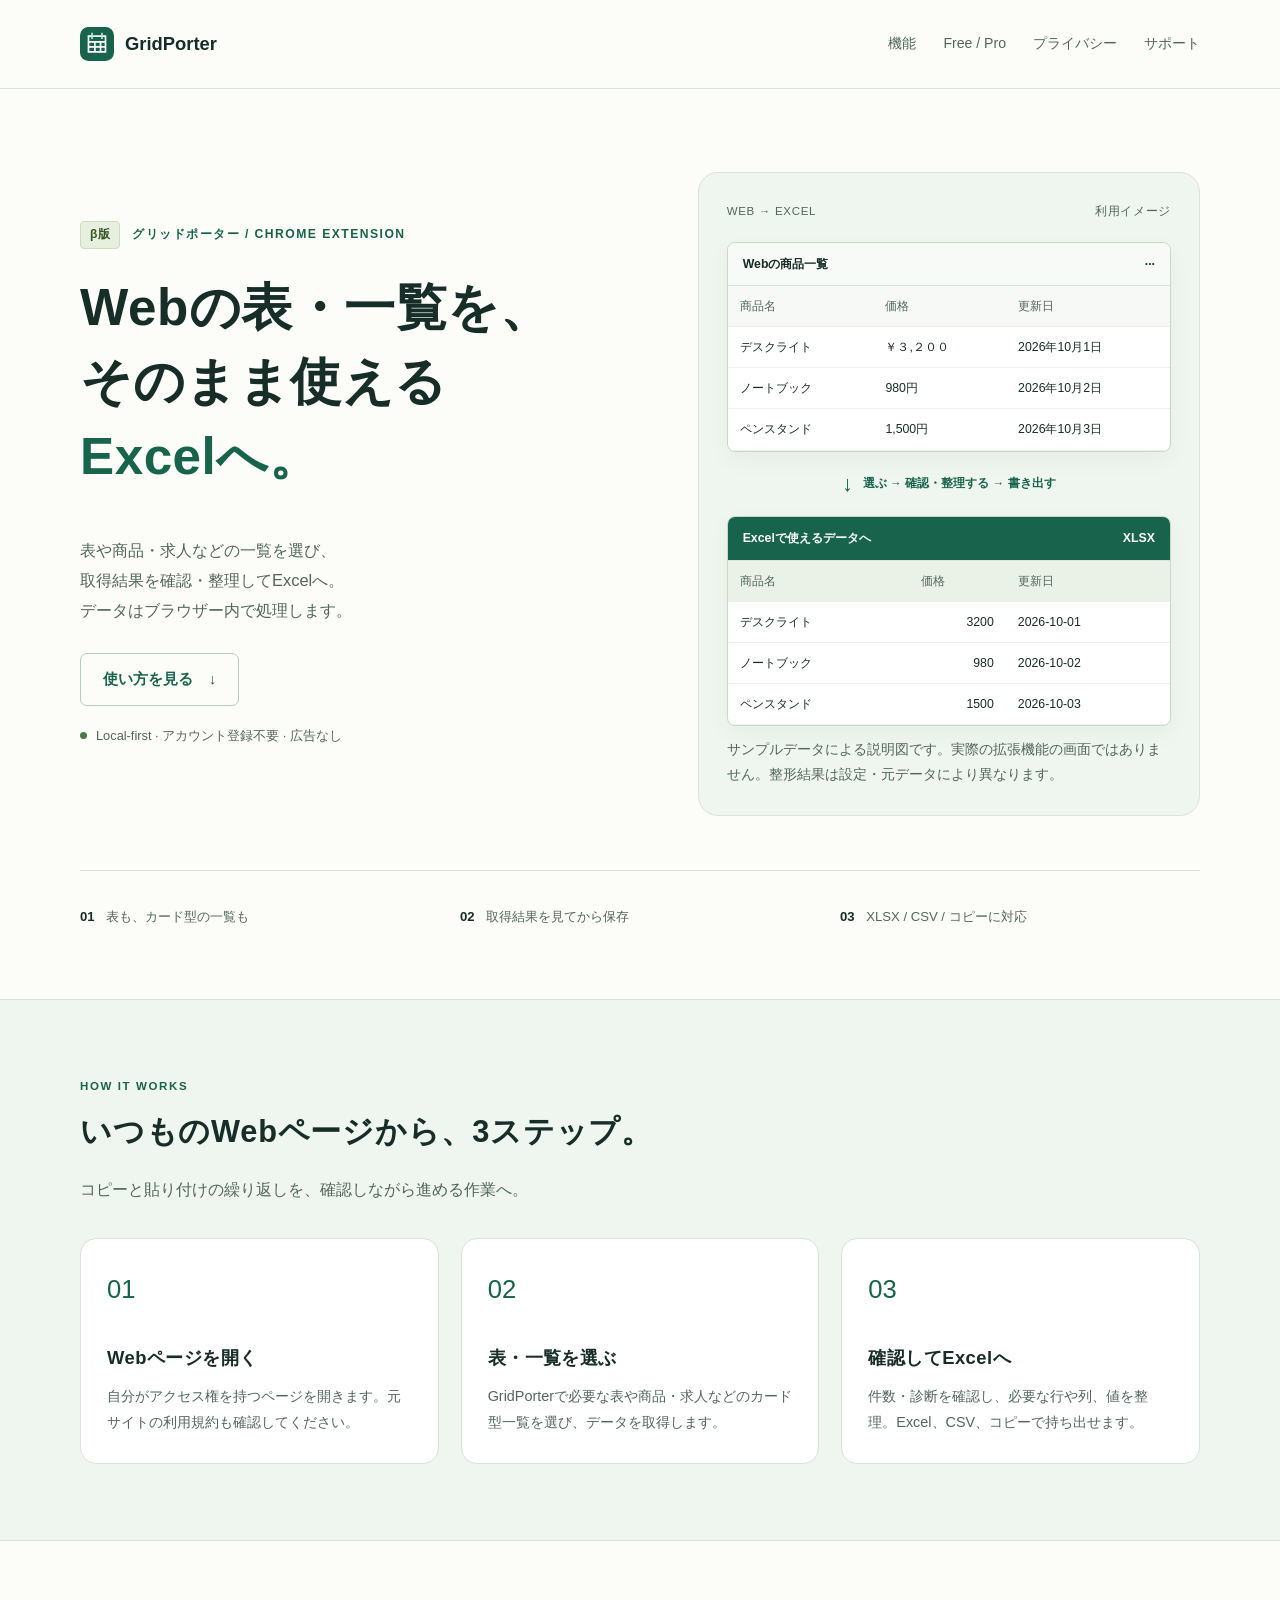
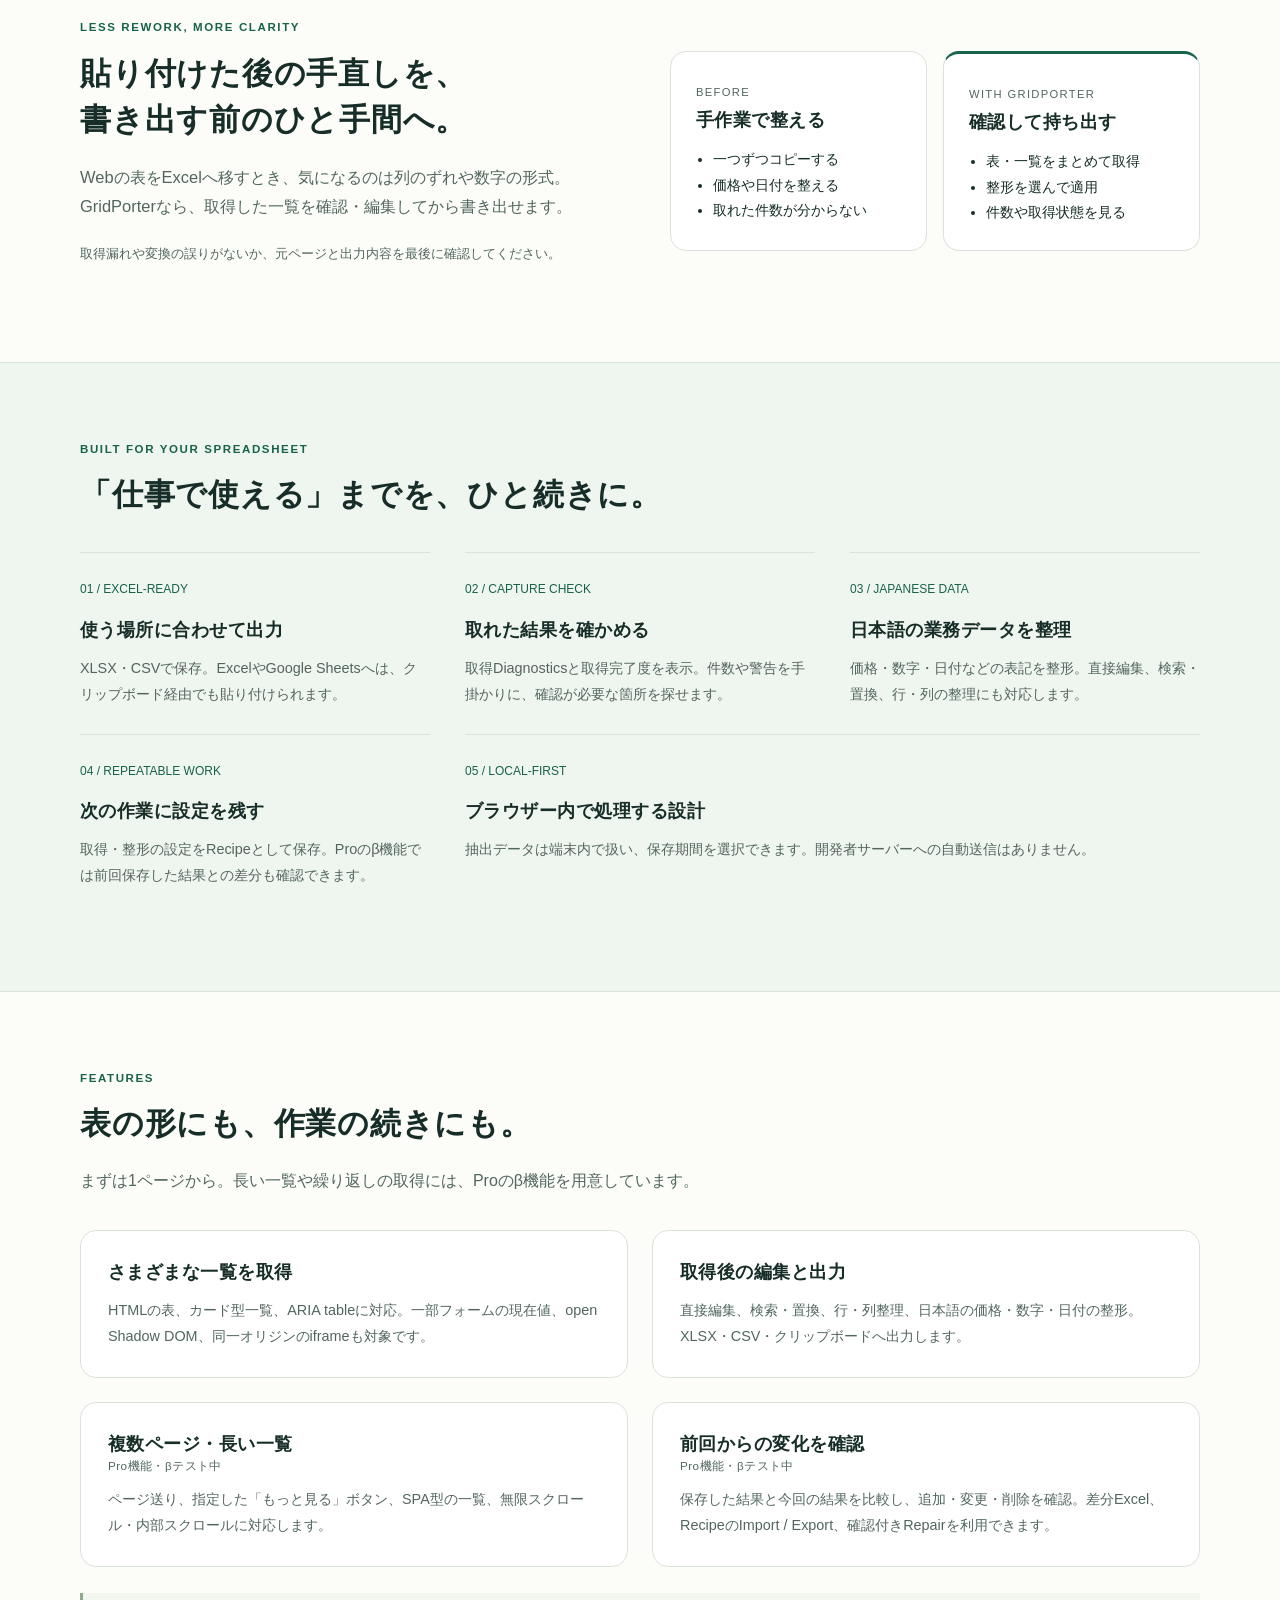
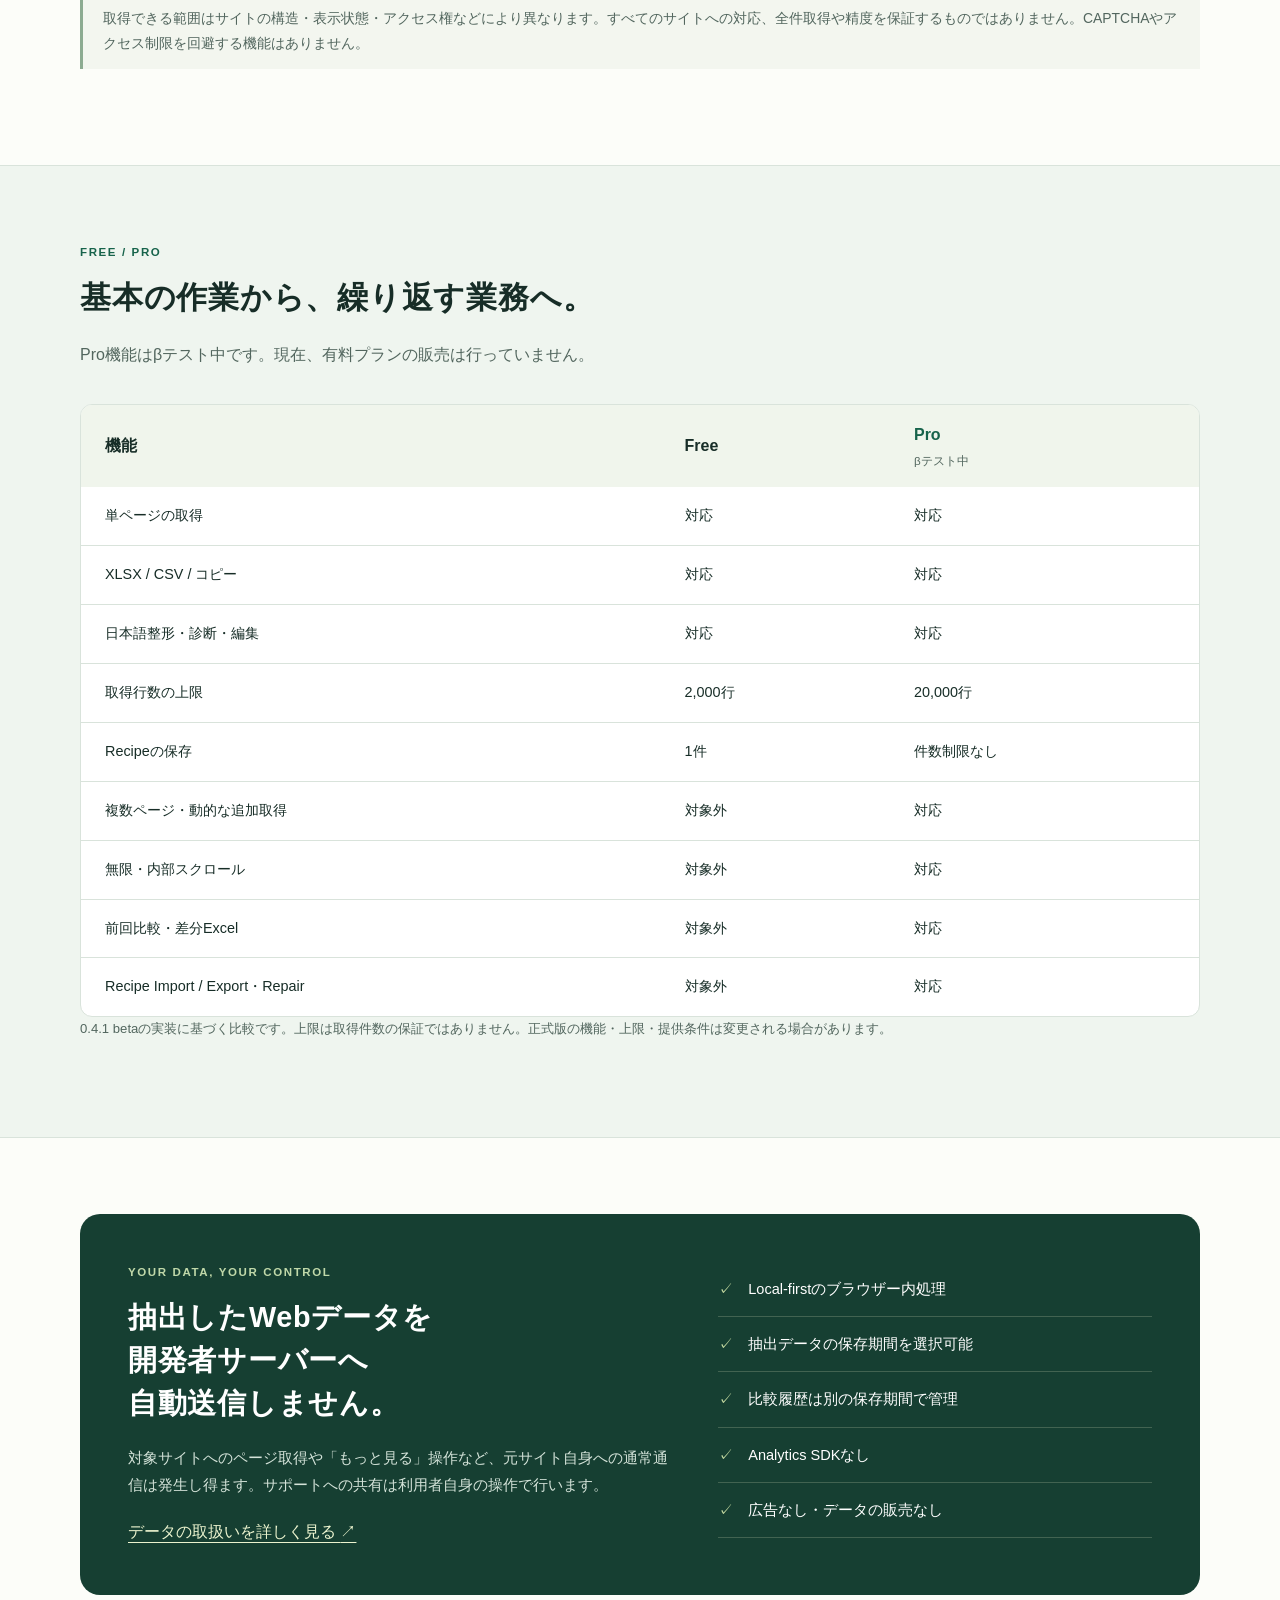
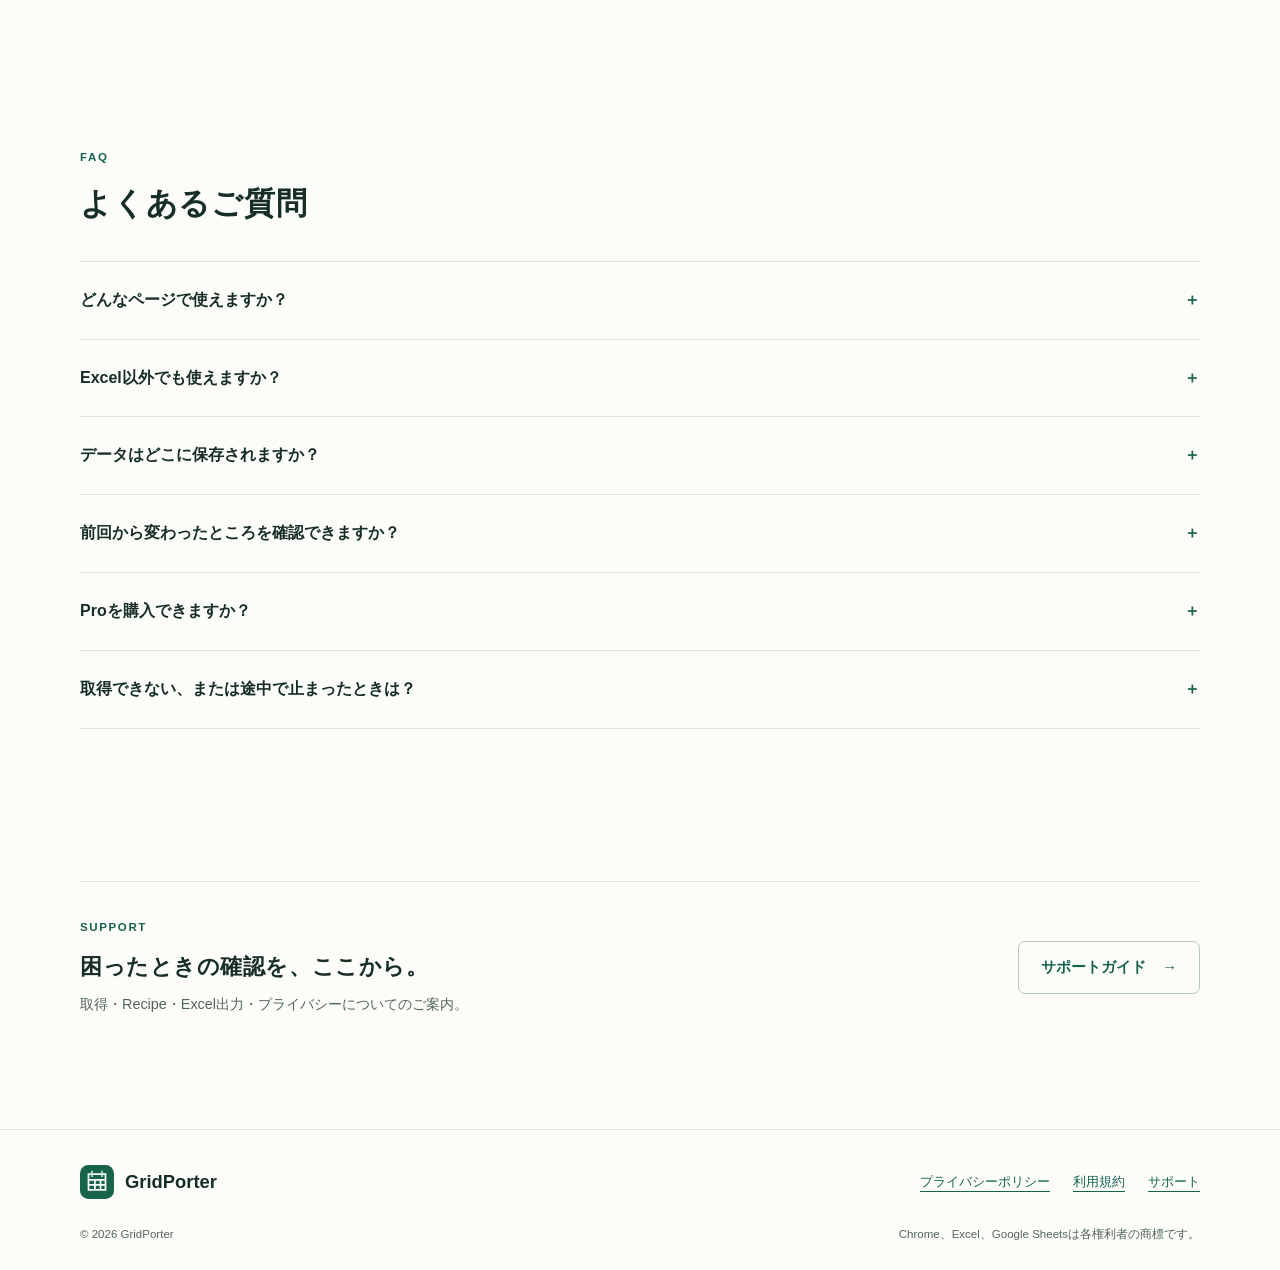
==== index.html @ 892783f7 "Create GridPorter official website" ====
<!doctype html>
<html lang="ja">
<head>
  <meta charset="utf-8">
  <meta name="viewport" content="width=device-width, initial-scale=1">
  <title>GridPorter | Webの表・一覧を、そのまま使えるExcelへ。</title>
  <meta name="description" content="Webの表や商品・求人の一覧をExcelへ。取得結果を確認・整理してXLSX・CSV・コピーで出力するChrome拡張機能。日本語整形とLocal-firstのデータ処理に対応。">
  <meta name="theme-color" content="#17634b">
  <meta name="referrer" content="strict-origin-when-cross-origin">
  <meta http-equiv="Content-Security-Policy" content="default-src 'self'; script-src 'self'; style-src 'self'; img-src 'self'; connect-src 'none'; object-src 'none'; base-uri 'none'; form-action 'none'">
  <meta property="og:type" content="website">
  <meta property="og:locale" content="ja_JP">
  <meta property="og:site_name" content="GridPorter">
  <meta property="og:title" content="GridPorter | Webの表・一覧を、そのまま使えるExcelへ。">
  <meta property="og:description" content="Webの表や商品・求人の一覧をExcelへ。取得結果を確認・整理してXLSX・CSV・コピーで出力するChrome拡張機能。日本語整形とLocal-firstのデータ処理に対応。">
  <!-- 正式URL確定後: node scripts/sync-metadata.mjs -->
  <!-- site-metadata:start -->
  <!-- site-metadata:end -->
  <link rel="icon" type="image/svg+xml" href="./assets/favicon.svg">
  <link rel="stylesheet" href="./assets/style.css">
  <script src="./assets/site-config.js" defer></script>
  <script src="./assets/site.js" defer></script>
</head>
<body>
<a class="skip" href="#main">本文へスキップ</a>
<header class="site-header"><div class="wrap header-inner"><a class="brand" href="./"><img src="./assets/favicon.svg" width="34" height="34" alt="">GridPorter</a>
<nav class="site-nav" aria-label="メインナビゲーション"><a href="./index.html#features">機能</a><a href="./index.html#plans">Free / Pro</a><a href="./privacy/">プライバシー</a><a href="./support/">サポート</a></nav>
</div></header>
<main id="main">
<section class="hero"><div class="wrap">
<div class="hero-grid"><div>
<p class="eyebrow"><span class="badge">β版</span> グリッドポーター / CHROME EXTENSION</p>
<h1>Webの表・一覧を、<br>そのまま使える<br><em>Excelへ。</em></h1>
<p class="lead">表や商品・求人などの一覧を選び、<br>取得結果を確認・整理してExcelへ。<br>データはブラウザー内で処理します。</p>
<div class="actions"><a class="button" data-config-link="chromeWebStoreUrl" hidden>Chrome Web Storeでβ版を見る <span aria-hidden="true">↗</span></a><a class="button secondary" href="#how-it-works">使い方を見る <span aria-hidden="true">↓</span></a></div>
<p class="hero-note"><span class="dot" aria-hidden="true"></span>Local-first · アカウント登録不要 · 広告なし</p>
</div>
<figure class="diagram"><div class="diagram-label"><span>WEB → EXCEL</span><span>利用イメージ</span></div>
<div class="diagram-sheet"><div class="sheet-title"><span>Webの商品一覧</span><span aria-hidden="true">···</span></div><table><caption hidden>整形前の商品データの例</caption><thead><tr><th scope="col">商品名</th><th scope="col">価格</th><th scope="col">更新日</th></tr></thead><tbody><tr><td>デスクライト</td><td>￥３,２００</td><td>2026年10月1日</td></tr><tr><td>ノートブック</td><td>980円</td><td>2026年10月2日</td></tr><tr><td>ペンスタンド</td><td>1,500円</td><td>2026年10月3日</td></tr></tbody></table></div>
<div class="flow-arrow"><span aria-hidden="true">↓</span> 選ぶ → 確認・整理する → 書き出す</div>
<div class="diagram-sheet clean"><div class="sheet-title"><span>Excelで使えるデータへ</span><span>XLSX</span></div><table><caption hidden>整形後の商品データの例</caption><thead><tr><th scope="col">商品名</th><th scope="col">価格</th><th scope="col">更新日</th></tr></thead><tbody><tr><td>デスクライト</td><td>3200</td><td>2026-10-01</td></tr><tr><td>ノートブック</td><td>980</td><td>2026-10-02</td></tr><tr><td>ペンスタンド</td><td>1500</td><td>2026-10-03</td></tr></tbody></table></div>
<figcaption>サンプルデータによる説明図です。実際の拡張機能の画面ではありません。整形結果は設定・元データにより異なります。</figcaption></figure></div>
<div class="trust-strip"><div><strong>01</strong> 表も、カード型の一覧も</div><div><strong>02</strong> 取得結果を見てから保存</div><div><strong>03</strong> XLSX / CSV / コピーに対応</div></div>
</div></section>
<section class="section tint" id="how-it-works"><div class="wrap"><div class="section-top"><span class="kicker">HOW IT WORKS</span><h2>いつものWebページから、3ステップ。</h2><p>コピーと貼り付けの繰り返しを、確認しながら進める作業へ。</p></div><div class="grid-3">
<article class="step"><span class="step-number">01</span><h3>Webページを開く</h3><p>自分がアクセス権を持つページを開きます。元サイトの利用規約も確認してください。</p></article>
<article class="step"><span class="step-number">02</span><h3>表・一覧を選ぶ</h3><p>GridPorterで必要な表や商品・求人などのカード型一覧を選び、データを取得します。</p></article>
<article class="step"><span class="step-number">03</span><h3>確認してExcelへ</h3><p>件数・診断を確認し、必要な行や列、値を整理。Excel、CSV、コピーで持ち出せます。</p></article></div></div></section>
<section class="section"><div class="wrap split"><div><span class="kicker">LESS REWORK, MORE CLARITY</span><h2>貼り付けた後の手直しを、<br>書き出す前のひと手間へ。</h2><p class="lead">Webの表をExcelへ移すとき、気になるのは列のずれや数字の形式。GridPorterなら、取得した一覧を確認・編集してから書き出せます。</p><p class="small">取得漏れや変換の誤りがないか、元ページと出力内容を最後に確認してください。</p></div><div class="before-after"><article class="mini-card"><span class="tag">BEFORE</span><h3>手作業で整える</h3><ul><li>一つずつコピーする</li><li>価格や日付を整える</li><li>取れた件数が分からない</li></ul></article><article class="mini-card after"><span class="tag">WITH GRIDPORTER</span><h3>確認して持ち出す</h3><ul><li>表・一覧をまとめて取得</li><li>整形を選んで適用</li><li>件数や取得状態を見る</li></ul></article></div></div></section>
<section class="section tint"><div class="wrap"><div class="section-top"><span class="kicker">BUILT FOR YOUR SPREADSHEET</span><h2>「仕事で使える」までを、ひと続きに。</h2></div><div class="feature-grid">
<article class="feature"><span class="feature-index">01 / EXCEL-READY</span><h3>使う場所に合わせて出力</h3><p>XLSX・CSVで保存。ExcelやGoogle Sheetsへは、クリップボード経由でも貼り付けられます。</p></article>
<article class="feature"><span class="feature-index">02 / CAPTURE CHECK</span><h3>取れた結果を確かめる</h3><p>取得Diagnosticsと取得完了度を表示。件数や警告を手掛かりに、確認が必要な箇所を探せます。</p></article>
<article class="feature"><span class="feature-index">03 / JAPANESE DATA</span><h3>日本語の業務データを整理</h3><p>価格・数字・日付などの表記を整形。直接編集、検索・置換、行・列の整理にも対応します。</p></article>
<article class="feature"><span class="feature-index">04 / REPEATABLE WORK</span><h3>次の作業に設定を残す</h3><p>取得・整形の設定をRecipeとして保存。Proのβ機能では前回保存した結果との差分も確認できます。</p></article>
<article class="feature feature-wide"><span class="feature-index">05 / LOCAL-FIRST</span><h3>ブラウザー内で処理する設計</h3><p>抽出データは端末内で扱い、保存期間を選択できます。開発者サーバーへの自動送信はありません。</p></article></div></div></section>
<section class="section" id="features"><div class="wrap"><div class="section-top"><span class="kicker">FEATURES</span><h2>表の形にも、作業の続きにも。</h2><p>まずは1ページから。長い一覧や繰り返しの取得には、Proのβ機能を用意しています。</p></div><div class="capabilities">
<article class="capability"><h3>さまざまな一覧を取得</h3><p>HTMLの表、カード型一覧、ARIA tableに対応。一部フォームの現在値、open Shadow DOM、同一オリジンのiframeも対象です。</p></article>
<article class="capability"><h3>取得後の編集と出力</h3><p>直接編集、検索・置換、行・列整理、日本語の価格・数字・日付の整形。XLSX・CSV・クリップボードへ出力します。</p></article>
<article class="capability"><h3>複数ページ・長い一覧 <span class="status">Pro機能・βテスト中</span></h3><p>ページ送り、指定した「もっと見る」ボタン、SPA型の一覧、無限スクロール・内部スクロールに対応します。</p></article>
<article class="capability"><h3>前回からの変化を確認 <span class="status">Pro機能・βテスト中</span></h3><p>保存した結果と今回の結果を比較し、追加・変更・削除を確認。差分Excel、RecipeのImport / Export、確認付きRepairを利用できます。</p></article></div>
<p class="note">取得できる範囲はサイトの構造・表示状態・アクセス権などにより異なります。すべてのサイトへの対応、全件取得や精度を保証するものではありません。CAPTCHAやアクセス制限を回避する機能はありません。</p>
<div class="gallery" data-screenshots hidden aria-label="GridPorterの実際の画面"></div></div></section>
<section class="section tint" id="plans"><div class="wrap"><div class="section-top"><span class="kicker">FREE / PRO</span><h2>基本の作業から、繰り返す業務へ。</h2><p>Pro機能はβテスト中です。現在、有料プランの販売は行っていません。</p></div><div class="table-scroll" role="region" aria-label="FreeとProの機能比較。横にスクロールできます" tabindex="0"><table class="compare"><caption hidden>0.4.1 betaのFree・Pro機能比較</caption><thead><tr><th scope="col">機能</th><th scope="col">Free</th><th scope="col">Pro <span class="status">βテスト中</span></th></tr></thead><tbody>
<tr><th scope="row">単ページの取得</th><td>対応</td><td>対応</td></tr><tr><th scope="row">XLSX / CSV / コピー</th><td>対応</td><td>対応</td></tr><tr><th scope="row">日本語整形・診断・編集</th><td>対応</td><td>対応</td></tr><tr><th scope="row">取得行数の上限</th><td>2,000行</td><td>20,000行</td></tr><tr><th scope="row">Recipeの保存</th><td>1件</td><td>件数制限なし</td></tr><tr><th scope="row">複数ページ・動的な追加取得</th><td>対象外</td><td>対応</td></tr><tr><th scope="row">無限・内部スクロール</th><td>対象外</td><td>対応</td></tr><tr><th scope="row">前回比較・差分Excel</th><td>対象外</td><td>対応</td></tr><tr><th scope="row">Recipe Import / Export・Repair</th><td>対象外</td><td>対応</td></tr>
</tbody></table></div><p class="small">0.4.1 betaの実装に基づく比較です。上限は取得件数の保証ではありません。正式版の機能・上限・提供条件は変更される場合があります。</p></div></section>
<section class="section" id="privacy"><div class="wrap"><div class="privacy-panel"><div><span class="kicker">YOUR DATA, YOUR CONTROL</span><h2>抽出したWebデータを<br>開発者サーバーへ<br>自動送信しません。</h2><p>対象サイトへのページ取得や「もっと見る」操作など、元サイト自身への通常通信は発生し得ます。サポートへの共有は利用者自身の操作で行います。</p><a href="privacy/">データの取扱いを詳しく見る <span aria-hidden="true">↗</span></a></div><ul class="privacy-points"><li>Local-firstのブラウザー内処理</li><li>抽出データの保存期間を選択可能</li><li>比較履歴は別の保存期間で管理</li><li>Analytics SDKなし</li><li>広告なし・データの販売なし</li></ul></div></div></section>
<section class="section" id="faq"><div class="wrap"><div class="section-top"><span class="kicker">FAQ</span><h2>よくあるご質問</h2></div><div class="faq">
<details><summary>どんなページで使えますか？</summary><p>HTMLの表や商品・求人などのカード型一覧、ARIA tableが対象です。ページ構造やアクセス権によって取得できない場合があります。取得件数や診断を確認し、元ページと照合してください。</p></details>
<details><summary>Excel以外でも使えますか？</summary><p>CSVの保存や、Excel・Google Sheets向けのクリップボード出力ができます。Google Sheetsとの接続や自動送信は行わず、利用者が貼り付けます。</p></details>
<details><summary>データはどこに保存されますか？</summary><p>ブラウザー内の拡張機能用ストレージに保存します。抽出データは「保存しない・1日・7日」から選択できます。比較Snapshotは別管理で、既定90日です。保存しない場合もプレビュー用の一時保持は発生します。詳しくは<a href="privacy/#retention">保存期間と削除</a>をご確認ください。</p></details>
<details><summary>前回から変わったところを確認できますか？</summary><p>Proのβ機能で、利用者が保存した比較基準と今回の結果を比べられます。商品IDやURLなど、行を特定する列を選びます。定期監視や自動通知をする機能ではありません。</p></details>
<details><summary>Proを購入できますか？</summary><p>Pro機能は現在βテスト中です。有料プランの販売は行っていません。正式な価格・販売条件は提供開始時にご案内します。</p></details>
<details><summary>取得できない、または途中で止まったときは？</summary><p>取得完了度・診断・終了理由を確認してください。保存した途中結果を設定画面から開ける場合があります。アクセス制限を回避せず、<a href="support/">サポートガイド</a>で確認項目をご覧ください。</p></details>
</div></div></section>
<section class="section" id="support"><div class="wrap support-banner"><div><span class="kicker">SUPPORT</span><h2>困ったときの確認を、ここから。</h2><p>取得・Recipe・Excel出力・プライバシーについてのご案内。</p></div><a class="button secondary" href="support/">サポートガイド <span aria-hidden="true">→</span></a></div></section>
</main>
<footer class="site-footer"><div class="wrap"><div class="footer-main"><a class="brand" href="./"><img src="./assets/favicon.svg" width="34" height="34" alt="">GridPorter</a>
<nav class="footer-links" aria-label="フッターナビゲーション"><a href="./privacy/">プライバシーポリシー</a><a href="./terms/">利用規約</a><a href="./support/">サポート</a></nav></div>
<div class="footer-meta"><p>© 2026 GridPorter</p><p>Chrome、Excel、Google Sheetsは各権利者の商標です。</p></div></div></footer>
</body></html>
---- assets/style.css ----
:root{color-scheme:light;--ink:#172d27;--muted:#52665e;--green:#17634b;--green-dark:#104b39;--pale:#eff5ef;--line:#d9e3db;--paper:#fcfdf9;--white:#fff;--radius:16px;font-family:"Yu Gothic UI","Hiragino Kaku Gothic ProN",Meiryo,sans-serif;font-size:16px;line-height:1.8}
*{box-sizing:border-box}body{margin:0;background:var(--paper);color:var(--ink)}a{color:var(--green);text-underline-offset:5px}a:hover{color:var(--green-dark)}button,a,summary{-webkit-tap-highlight-color:transparent}:focus-visible{outline:3px solid #936200;outline-offset:5px}[hidden]{display:none!important}h1,h2,h3,p{margin-top:0}h1,h2,h3{line-height:1.5;letter-spacing:.025em}h1{font-size:clamp(2rem,4vw,3.6rem);font-weight:750;line-height:1.45;letter-spacing:.01em}h2{font-size:clamp(1.55rem,2.4vw,2.2rem);margin-bottom:20px}h3{font-size:1.15rem;margin-bottom:12px}p{margin-bottom:20px}ul{padding-left:1.4em}img{max-width:100%;height:auto}figure{margin:0}figcaption{font-size:.85rem;color:var(--muted);margin-top:12px}.wrap{width:min(1120px,calc(100% - 64px));margin-inline:auto}.skip{position:absolute;top:-100px;left:16px;z-index:10;padding:12px;background:#fff}.skip:focus{top:10px}.site-header{background:var(--paper);border-bottom:1px solid var(--line)}.header-inner{min-height:88px;display:flex;align-items:center;justify-content:space-between;gap:24px}.brand{display:inline-flex;gap:11px;align-items:center;text-decoration:none;color:var(--ink);font-weight:750;font-size:1.15rem;white-space:nowrap}.brand img{width:34px;height:34px}.site-nav{display:flex;align-items:center;gap:27px;flex-wrap:wrap}.site-nav a{font-size:.88rem;text-decoration:none;color:var(--muted);padding:10px 0}.site-nav a:hover,.site-nav a[aria-current]{color:var(--green);text-decoration:underline}.hero{padding:83px 0 70px}.hero-grid{display:grid;grid-template-columns:1.12fr 1fr;gap:55px;align-items:center}.eyebrow{font-size:.76rem;font-weight:700;letter-spacing:.12em;color:var(--green);margin-bottom:22px;display:flex;align-items:center;gap:12px}.badge{background:#e7efdf;border:1px solid #cdddbb;color:#355424;border-radius:4px;padding:2px 9px;letter-spacing:.04em}.hero h1 em{font-style:normal;color:var(--green)}.lead{font-size:1.03rem;color:var(--muted);max-width:42em}.actions{display:flex;gap:13px;align-items:center;flex-wrap:wrap;margin:28px 0 18px}.button{display:inline-flex;align-items:center;justify-content:center;gap:16px;background:var(--green);color:#fff;border:1px solid var(--green);border-radius:7px;padding:12px 22px;font-size:.92rem;font-weight:700;text-decoration:none}.button:hover{background:var(--green-dark);color:#fff}.button.secondary{background:transparent;color:var(--green);border-color:#b6cbbd}.small{font-size:.82rem;color:var(--muted)}.hero-note{display:flex;align-items:center;gap:9px;font-size:.8rem;color:var(--muted)}.dot{width:7px;height:7px;display:inline-block;background:#4b7a46;border-radius:50%;flex-shrink:0}.diagram{background:var(--pale);border:1px solid var(--line);padding:28px;border-radius:20px;position:relative}.diagram-label{color:var(--muted);font-size:.72rem;letter-spacing:.06em;display:flex;justify-content:space-between;margin-bottom:20px}.diagram-sheet{background:var(--white);border:1px solid #c7d8ca;border-radius:8px;overflow:hidden;box-shadow:0 8px 24px #1d45370a}.sheet-title{padding:10px 15px;background:#f8faf7;display:flex;justify-content:space-between;font-size:.77rem;font-weight:700;border-bottom:1px solid var(--line)}.diagram table{width:100%;font-size:.77rem;border-collapse:collapse}.diagram th,.diagram td{text-align:left;padding:9px 12px;border-bottom:1px solid #edf1eb}.diagram th{color:var(--muted);font-weight:500;background:#f7f9f6}.diagram .clean .sheet-title{background:var(--green);color:white}.diagram .clean th{background:#eaf2e7}.diagram .clean td:nth-child(2){text-align:right;font-variant-numeric:tabular-nums}.flow-arrow{display:flex;justify-content:center;align-items:center;gap:10px;color:var(--green);font-size:.74rem;font-weight:700;padding:13px 0}.flow-arrow span{font-size:1.35rem}.trust-strip{display:grid;grid-template-columns:repeat(3,1fr);gap:20px;padding-top:34px;margin-top:54px;border-top:1px solid var(--line);font-size:.82rem;color:var(--muted)}.trust-strip strong{color:var(--ink);margin-right:8px}.section{padding:76px 0}.section.tint{background:var(--pale);border-block:1px solid var(--line)}.section-top{max-width:700px;margin-bottom:34px}.kicker{display:block;color:var(--green);font-size:.72rem;letter-spacing:.14em;font-weight:750;margin-bottom:13px}.section-top p{color:var(--muted)}.grid-3{display:grid;grid-template-columns:repeat(3,1fr);gap:22px}.step{padding:27px 26px;background:white;border:1px solid var(--line);border-radius:var(--radius)}.step-number{display:block;font-size:1.6rem;font-weight:500;color:var(--green);margin-bottom:32px;font-variant-numeric:tabular-nums}.step p,.feature p{font-size:.9rem;color:var(--muted);margin:0}.split{display:grid;grid-template-columns:1fr 1fr;gap:60px;align-items:center}.before-after{display:grid;grid-template-columns:1fr 1fr;gap:16px}.mini-card{background:#fff;border:1px solid var(--line);padding:25px;border-radius:var(--radius)}.mini-card.after{border-top:3px solid var(--green)}.mini-card .tag{font-size:.7rem;letter-spacing:.12em;color:var(--muted)}.mini-card ul{font-size:.88rem;padding-left:1.2em;margin-bottom:0}.feature-grid{display:grid;grid-template-columns:repeat(3,1fr);gap:0 35px}.feature{padding:26px 0;border-top:1px solid var(--line)}.feature-index{color:var(--green);font-size:.75rem;display:block;margin-bottom:15px}.feature-wide{grid-column:span 2}.capabilities{display:grid;grid-template-columns:1fr 1fr;gap:24px}.capability{padding:27px;border:1px solid var(--line);border-radius:var(--radius);background:#fff}.capability p{font-size:.9rem;color:var(--muted);margin:0}.note{border-left:3px solid #8cab91;padding:13px 20px;background:#f3f6ef;color:var(--muted);font-size:.87rem;margin-top:26px}.table-scroll{overflow-x:auto;border:1px solid var(--line);border-radius:12px;background:#fff}.compare{width:100%;min-width:560px;border-collapse:collapse;font-size:.9rem}.compare th,.compare td{padding:16px 24px;text-align:left;border-bottom:1px solid var(--line)}.compare thead th{background:#f0f5ec;font-size:1rem}.compare thead th:last-child{color:var(--green)}.compare tbody th{font-weight:500}.compare tr:last-child>*{border-bottom:0}.status{font-size:.73rem;font-weight:500;display:block;color:var(--muted)}.privacy-panel{background:#163f32;color:#fff;border-radius:20px;padding:48px;display:grid;grid-template-columns:1.25fr 1fr;gap:48px}.privacy-panel .kicker{color:#c0d8a9}.privacy-panel h2{font-size:1.8rem}.privacy-panel p{font-size:.92rem;color:#d4e3d9}.privacy-panel a{color:#ecf4cf}.privacy-points{list-style:none;padding:0;margin:0}.privacy-points li{padding:14px 0;border-bottom:1px solid #426351;font-size:.91rem}.privacy-points li:before{content:'✓';margin-right:15px;color:#c9dea4}.faq{border-top:1px solid var(--line)}details{border-bottom:1px solid var(--line);padding:20px 0}summary{cursor:pointer;font-weight:650;list-style:none;display:flex;justify-content:space-between;gap:24px;padding:4px 0}summary::-webkit-details-marker{display:none}summary:after{content:'＋';color:var(--green);flex-shrink:0}details[open] summary:after{content:'−'}details p{color:var(--muted);font-size:.92rem;max-width:850px;margin:18px 0 4px}.support-banner{display:flex;align-items:center;justify-content:space-between;gap:36px;padding:35px 0;border-top:1px solid var(--line)}.support-banner p{color:var(--muted);margin:0;font-size:.9rem}.support-banner h2{font-size:1.4rem;margin-bottom:8px}.site-footer{border-top:1px solid var(--line);padding:35px 0 25px}.footer-main{display:flex;align-items:center;justify-content:space-between;gap:25px}.footer-links{display:flex;flex-wrap:wrap;gap:23px;font-size:.8rem}.footer-meta{display:flex;justify-content:space-between;gap:20px;font-size:.72rem;color:var(--muted);margin-top:25px}.footer-meta p{margin:0}.document{max-width:800px;margin:0 auto;padding:65px 0 80px}.document h1{font-size:2.5rem;margin-bottom:12px}.document h2{font-size:1.35rem;margin:45px 0 16px;padding-bottom:10px;border-bottom:1px solid var(--line)}.document h3{font-size:1.05rem;margin-top:25px}.document p,.document li{font-size:.94rem;color:#354d42}.document li{margin-bottom:8px}.document .intro{font-size:1.04rem;color:var(--muted)}.document .updated{font-size:.8rem;color:var(--muted);margin-bottom:32px}.toc{border:1px solid var(--line);border-radius:12px;background:var(--pale);padding:22px 28px;margin:30px 0}.toc ol{margin:0;padding-left:1.3em;columns:2;column-gap:30px}.toc li{font-size:.84rem;break-inside:avoid}.data-table{width:100%;border-collapse:collapse;min-width:640px;font-size:.86rem}.data-table th,.data-table td{padding:14px;text-align:left;vertical-align:top;border-bottom:1px solid var(--line)}.data-table th{background:var(--pale)}.data-table td:first-child{font-weight:700;width:23%}.gallery{display:grid;gap:30px;margin-top:35px}.gallery img{border:1px solid var(--line);border-radius:12px}.code-block{padding:22px;background:var(--pale);white-space:pre-wrap;font:inherit;font-size:.9rem;border-radius:12px;overflow-wrap:anywhere}
@media(max-width:900px){.hero-grid{grid-template-columns:1fr;gap:35px}.hero{padding-top:50px}.hero h1{font-size:2.8rem}.diagram{max-width:620px;width:100%}.split{grid-template-columns:1fr;gap:25px}.privacy-panel{grid-template-columns:1fr;gap:15px}.header-inner{gap:15px;align-items:flex-start;padding-block:22px}.site-nav{gap:18px;justify-content:flex-end}.feature-grid{grid-template-columns:1fr 1fr}.feature-wide{grid-column:auto}.grid-3{gap:15px}.step{padding:23px 20px}.footer-main{align-items:flex-start}}
@media(max-width:600px){.wrap{width:calc(100% - 36px)}.header-inner{flex-direction:column;padding-block:17px;gap:9px}.site-nav{gap:20px;justify-content:flex-start}.site-nav a{font-size:.78rem;padding:5px 0}.hero{padding:38px 0 42px}.hero h1{font-size:2.05rem}.hero-grid{gap:30px}.hero .lead{font-size:.93rem}.eyebrow{font-size:.65rem;gap:8px;margin-bottom:18px}.diagram{padding:18px}.diagram th,.diagram td{padding:8px;font-size:.7rem}.trust-strip{grid-template-columns:1fr;gap:9px;margin-top:32px;padding-top:22px}.section{padding:48px 0}.grid-3,.feature-grid,.capabilities,.before-after{grid-template-columns:1fr}.step-number{margin-bottom:15px}.step{padding:22px}.privacy-panel{padding:28px 24px}.privacy-panel h2{font-size:1.45rem}.support-banner,.footer-main,.footer-meta{flex-direction:column;align-items:flex-start;gap:20px}.footer-links{gap:17px}.document{padding:40px 0 55px}.document h1{font-size:2rem}.toc ol{columns:1}.compare th,.compare td{padding:13px 18px}.button{padding:11px 17px}.hero .actions{gap:12px}.footer-meta{font-size:.7rem}}
@media(prefers-reduced-motion:reduce){*,*:before,*:after{scroll-behavior:auto!important;animation:none!important;transition:none!important}}
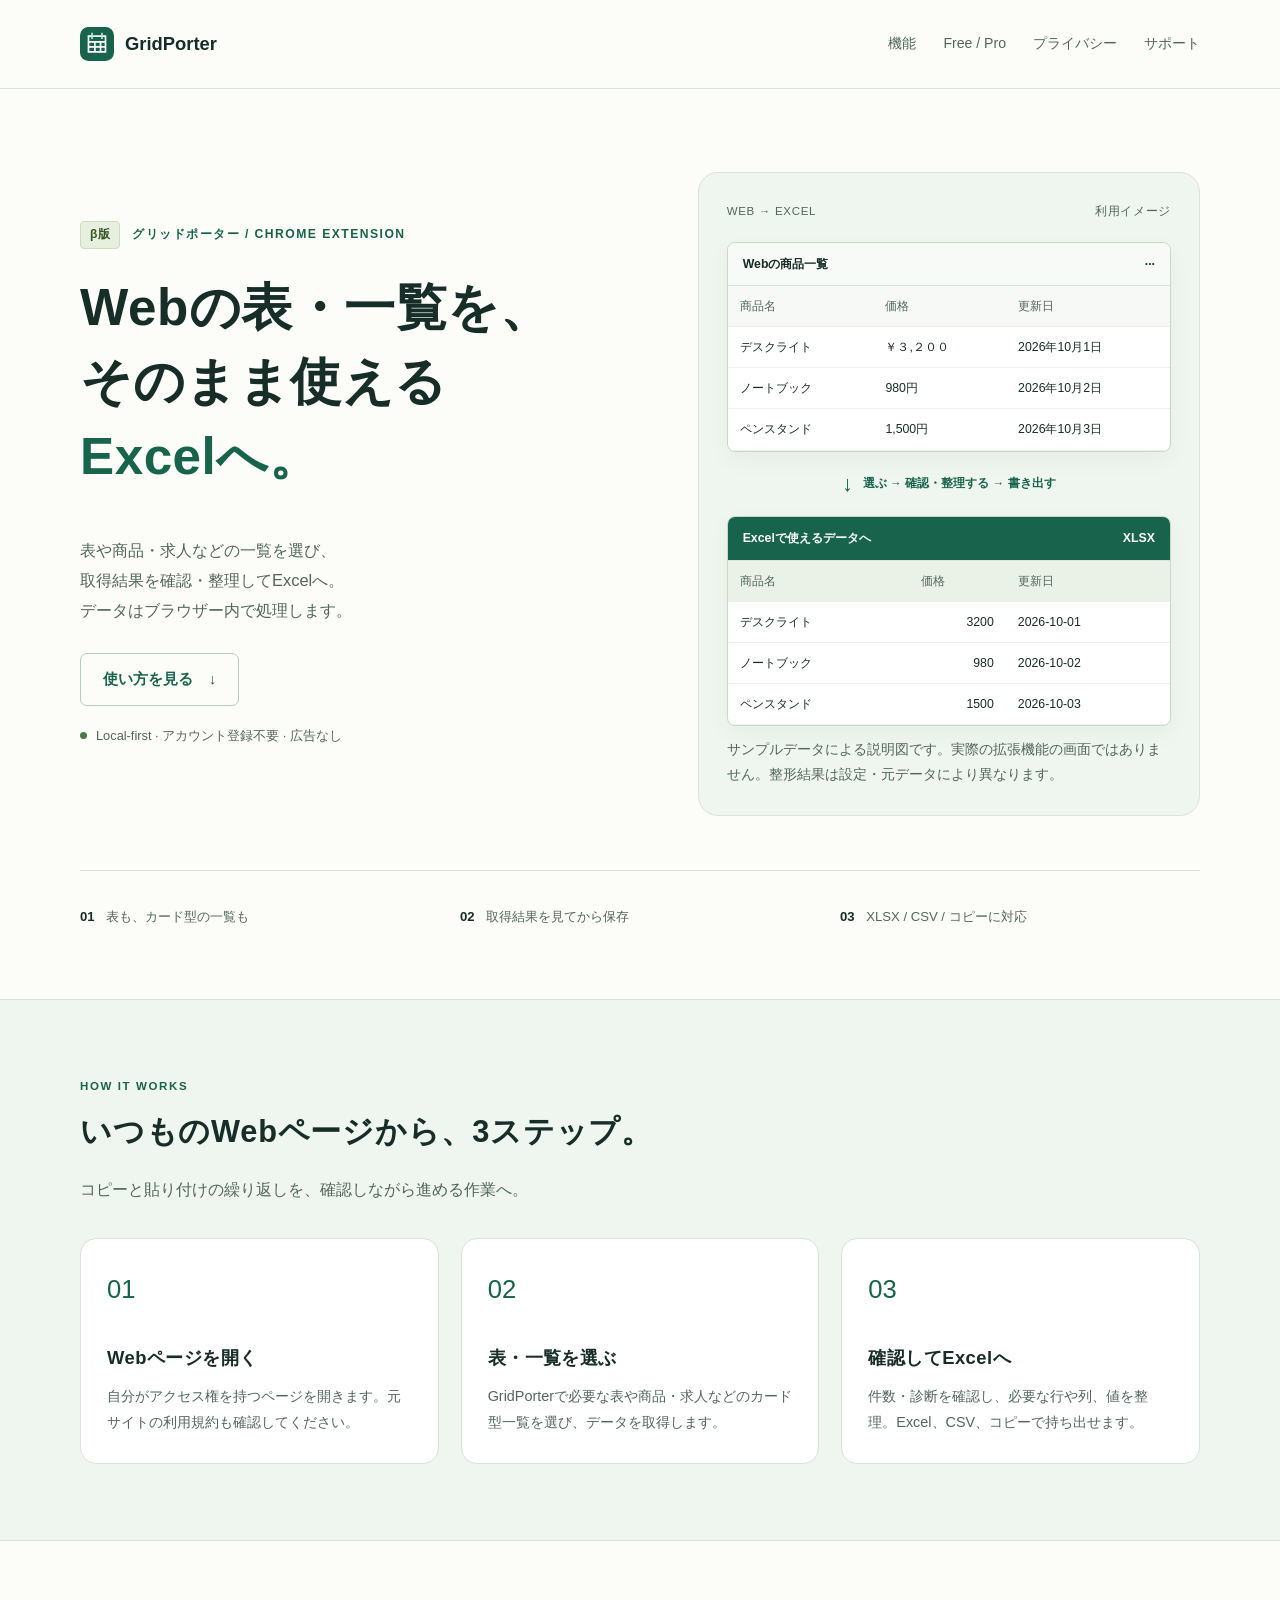
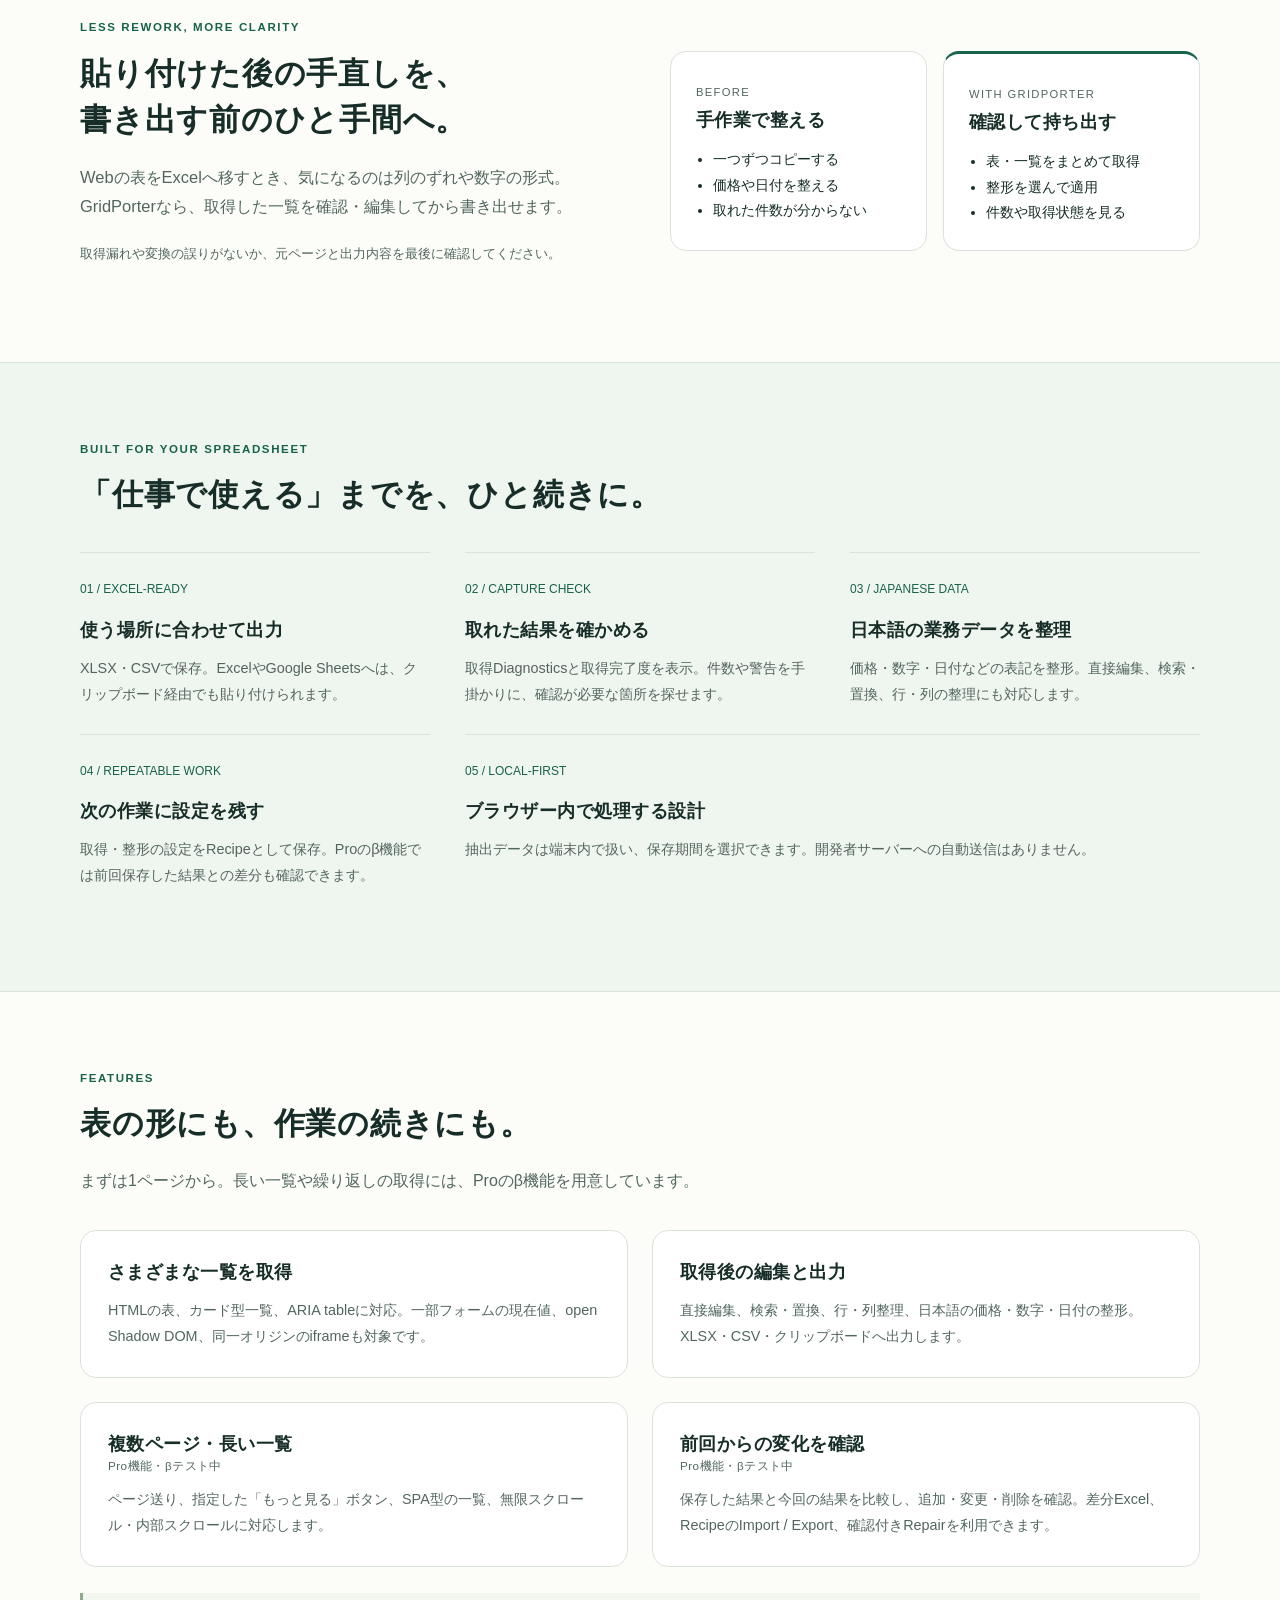
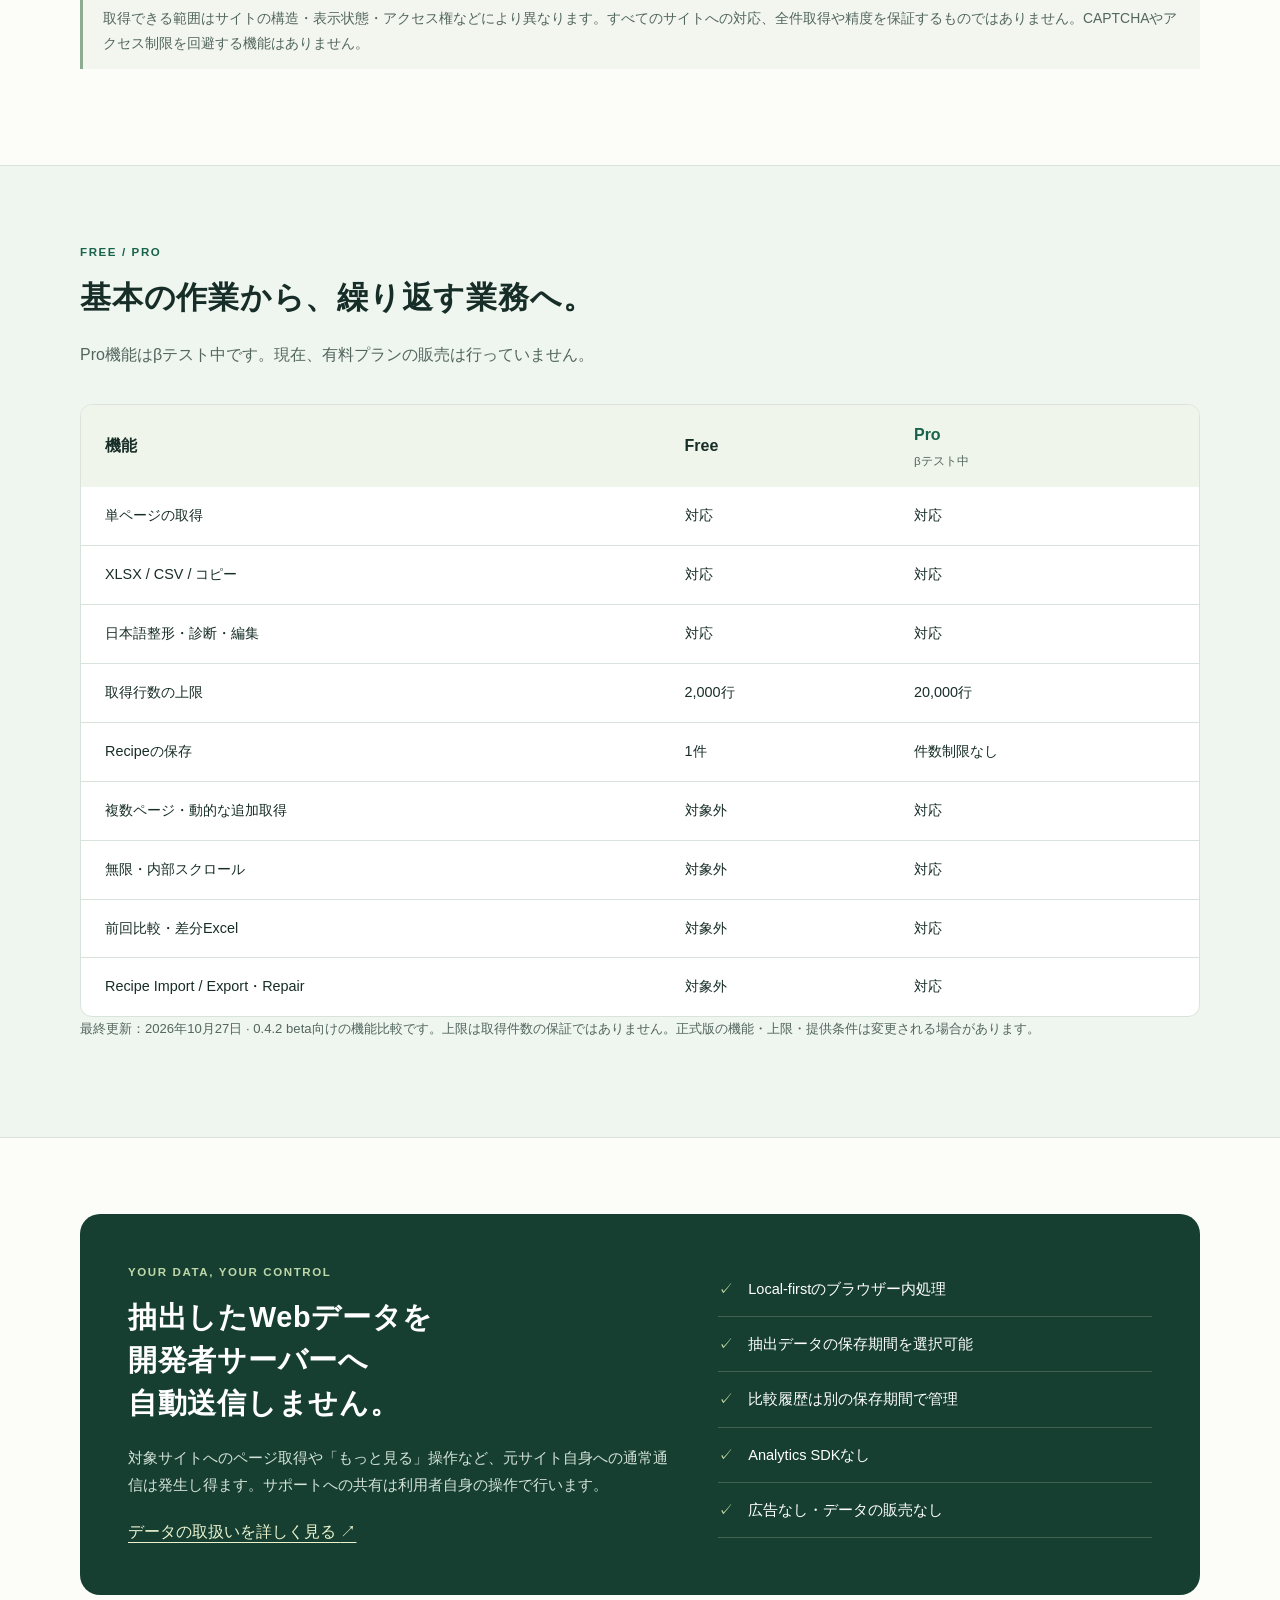
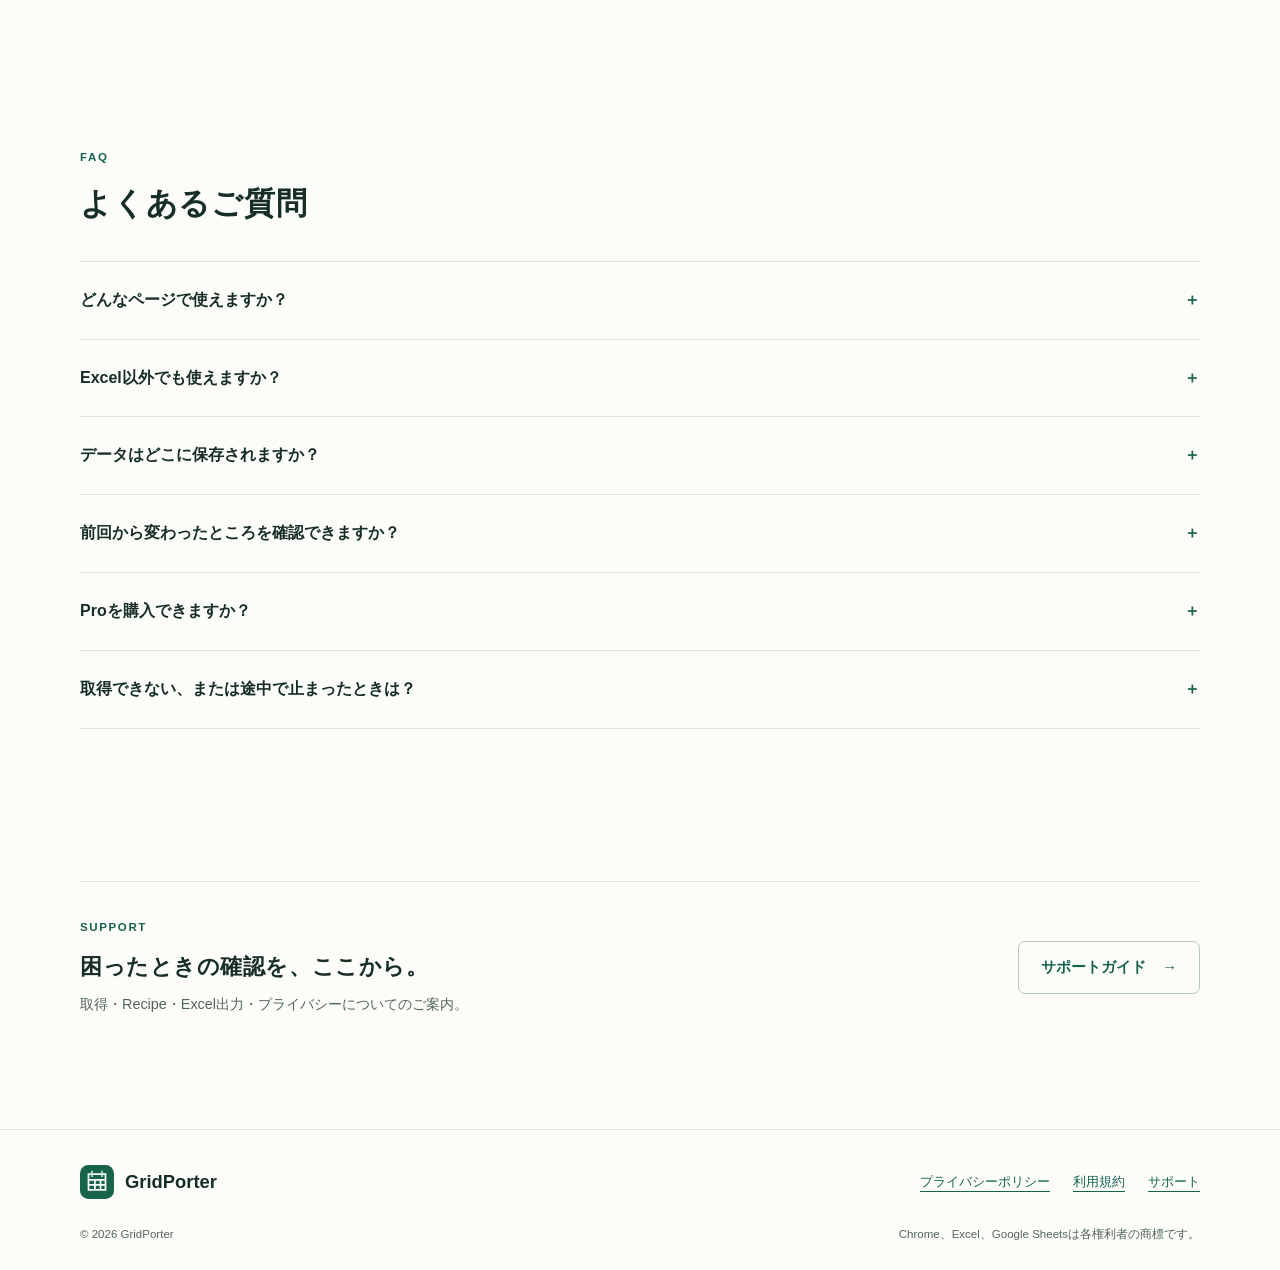
==== commit d23233fd: "Sync GridPorter site with 0.4.2 beta and support privacy" ====
--- a/index.html
+++ b/index.html
@@ -15,6 +15,8 @@
   <meta property="og:description" content="Webの表や商品・求人の一覧をExcelへ。取得結果を確認・整理してXLSX・CSV・コピーで出力するChrome拡張機能。日本語整形とLocal-firstのデータ処理に対応。">
   <!-- 正式URL確定後: node scripts/sync-metadata.mjs -->
   <!-- site-metadata:start -->
+  <link rel="canonical" href="https://ray-dev-lab.github.io/gridporter-site/">
+  <meta property="og:url" content="https://ray-dev-lab.github.io/gridporter-site/">
   <!-- site-metadata:end -->
   <link rel="icon" type="image/svg+xml" href="./assets/favicon.svg">
   <link rel="stylesheet" href="./assets/style.css">
@@ -60,9 +62,9 @@
 <article class="capability"><h3>前回からの変化を確認 <span class="status">Pro機能・βテスト中</span></h3><p>保存した結果と今回の結果を比較し、追加・変更・削除を確認。差分Excel、RecipeのImport / Export、確認付きRepairを利用できます。</p></article></div>
 <p class="note">取得できる範囲はサイトの構造・表示状態・アクセス権などにより異なります。すべてのサイトへの対応、全件取得や精度を保証するものではありません。CAPTCHAやアクセス制限を回避する機能はありません。</p>
 <div class="gallery" data-screenshots hidden aria-label="GridPorterの実際の画面"></div></div></section>
-<section class="section tint" id="plans"><div class="wrap"><div class="section-top"><span class="kicker">FREE / PRO</span><h2>基本の作業から、繰り返す業務へ。</h2><p>Pro機能はβテスト中です。現在、有料プランの販売は行っていません。</p></div><div class="table-scroll" role="region" aria-label="FreeとProの機能比較。横にスクロールできます" tabindex="0"><table class="compare"><caption hidden>0.4.1 betaのFree・Pro機能比較</caption><thead><tr><th scope="col">機能</th><th scope="col">Free</th><th scope="col">Pro <span class="status">βテスト中</span></th></tr></thead><tbody>
+<section class="section tint" id="plans"><div class="wrap"><div class="section-top"><span class="kicker">FREE / PRO</span><h2>基本の作業から、繰り返す業務へ。</h2><p>Pro機能はβテスト中です。現在、有料プランの販売は行っていません。</p></div><div class="table-scroll" role="region" aria-label="FreeとProの機能比較。横にスクロールできます" tabindex="0"><table class="compare"><caption hidden>0.4.2 betaのFree・Pro機能比較</caption><thead><tr><th scope="col">機能</th><th scope="col">Free</th><th scope="col">Pro <span class="status">βテスト中</span></th></tr></thead><tbody>
 <tr><th scope="row">単ページの取得</th><td>対応</td><td>対応</td></tr><tr><th scope="row">XLSX / CSV / コピー</th><td>対応</td><td>対応</td></tr><tr><th scope="row">日本語整形・診断・編集</th><td>対応</td><td>対応</td></tr><tr><th scope="row">取得行数の上限</th><td>2,000行</td><td>20,000行</td></tr><tr><th scope="row">Recipeの保存</th><td>1件</td><td>件数制限なし</td></tr><tr><th scope="row">複数ページ・動的な追加取得</th><td>対象外</td><td>対応</td></tr><tr><th scope="row">無限・内部スクロール</th><td>対象外</td><td>対応</td></tr><tr><th scope="row">前回比較・差分Excel</th><td>対象外</td><td>対応</td></tr><tr><th scope="row">Recipe Import / Export・Repair</th><td>対象外</td><td>対応</td></tr>
-</tbody></table></div><p class="small">0.4.1 betaの実装に基づく比較です。上限は取得件数の保証ではありません。正式版の機能・上限・提供条件は変更される場合があります。</p></div></section>
+</tbody></table></div><p class="small">最終更新：2026年10月27日 · 0.4.2 beta向けの機能比較です。上限は取得件数の保証ではありません。正式版の機能・上限・提供条件は変更される場合があります。</p></div></section>
 <section class="section" id="privacy"><div class="wrap"><div class="privacy-panel"><div><span class="kicker">YOUR DATA, YOUR CONTROL</span><h2>抽出したWebデータを<br>開発者サーバーへ<br>自動送信しません。</h2><p>対象サイトへのページ取得や「もっと見る」操作など、元サイト自身への通常通信は発生し得ます。サポートへの共有は利用者自身の操作で行います。</p><a href="privacy/">データの取扱いを詳しく見る <span aria-hidden="true">↗</span></a></div><ul class="privacy-points"><li>Local-firstのブラウザー内処理</li><li>抽出データの保存期間を選択可能</li><li>比較履歴は別の保存期間で管理</li><li>Analytics SDKなし</li><li>広告なし・データの販売なし</li></ul></div></div></section>
 <section class="section" id="faq"><div class="wrap"><div class="section-top"><span class="kicker">FAQ</span><h2>よくあるご質問</h2></div><div class="faq">
 <details><summary>どんなページで使えますか？</summary><p>HTMLの表や商品・求人などのカード型一覧、ARIA tableが対象です。ページ構造やアクセス権によって取得できない場合があります。取得件数や診断を確認し、元ページと照合してください。</p></details>
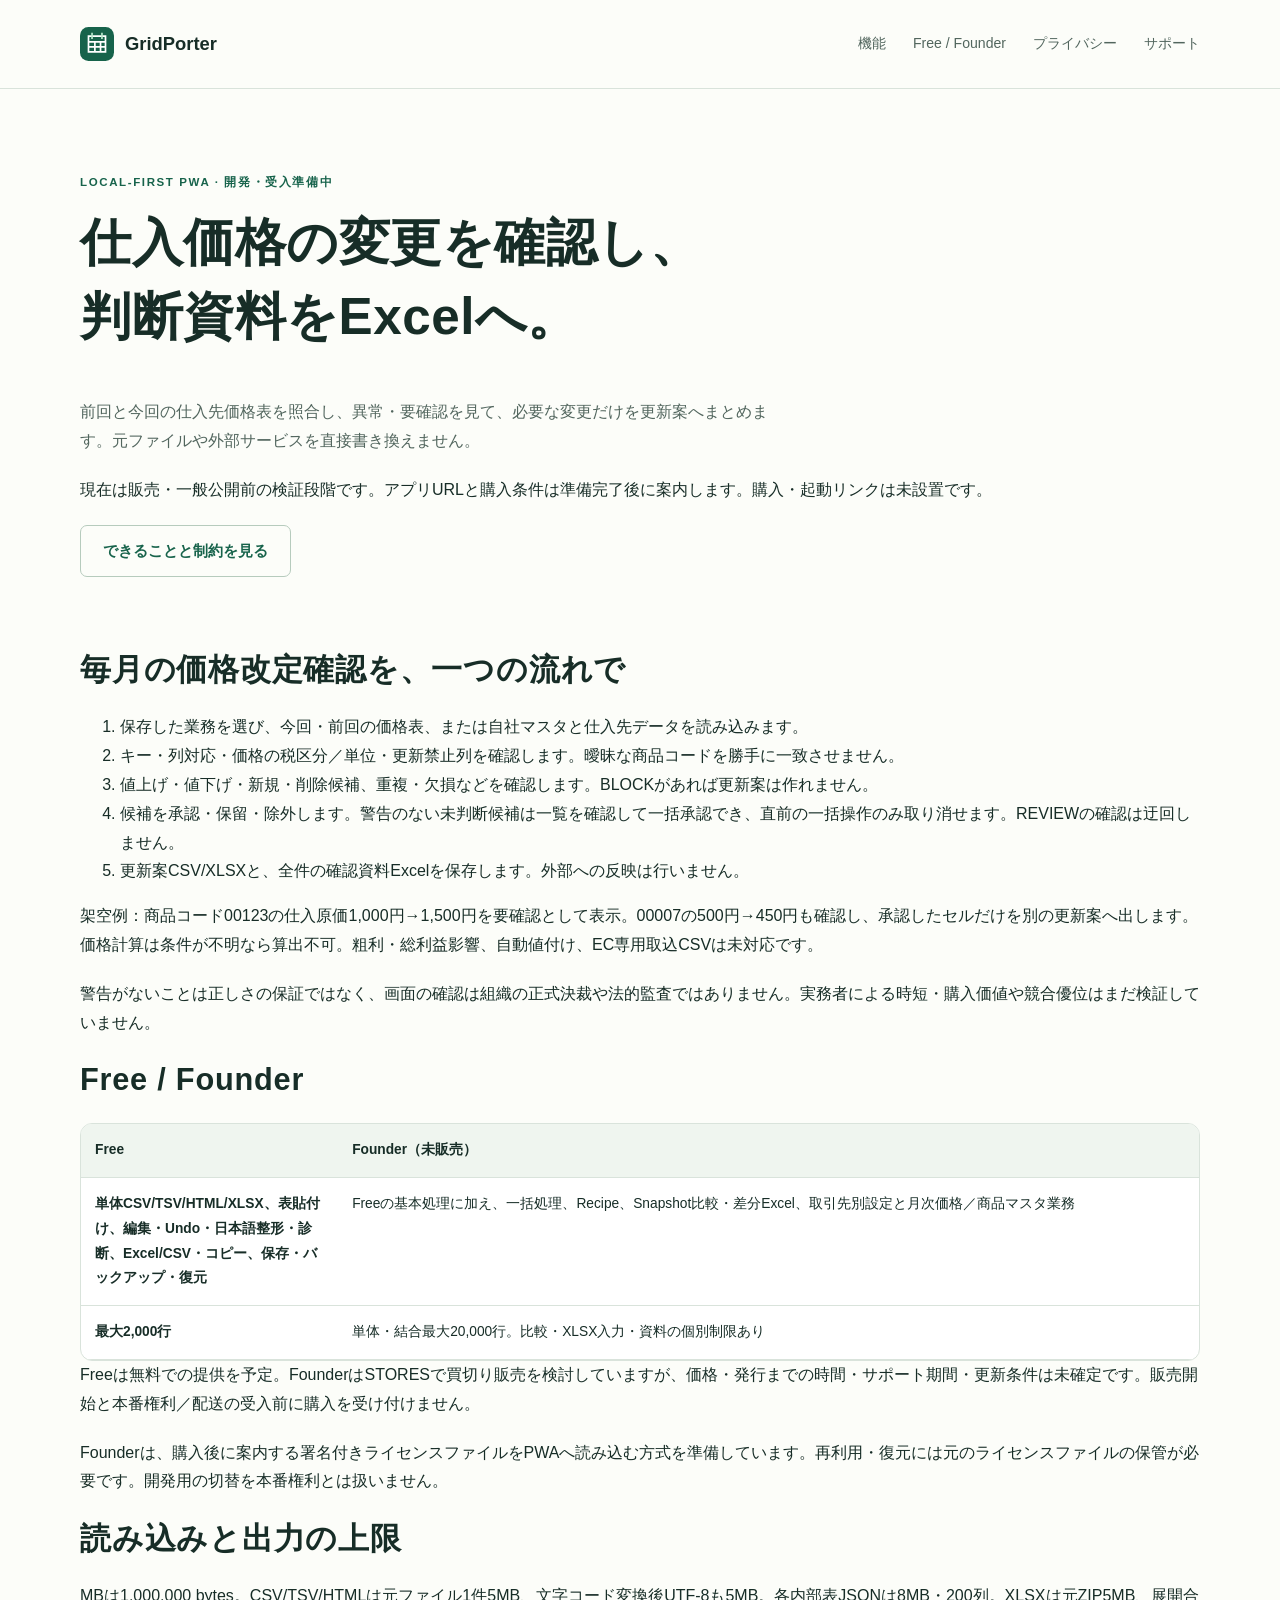
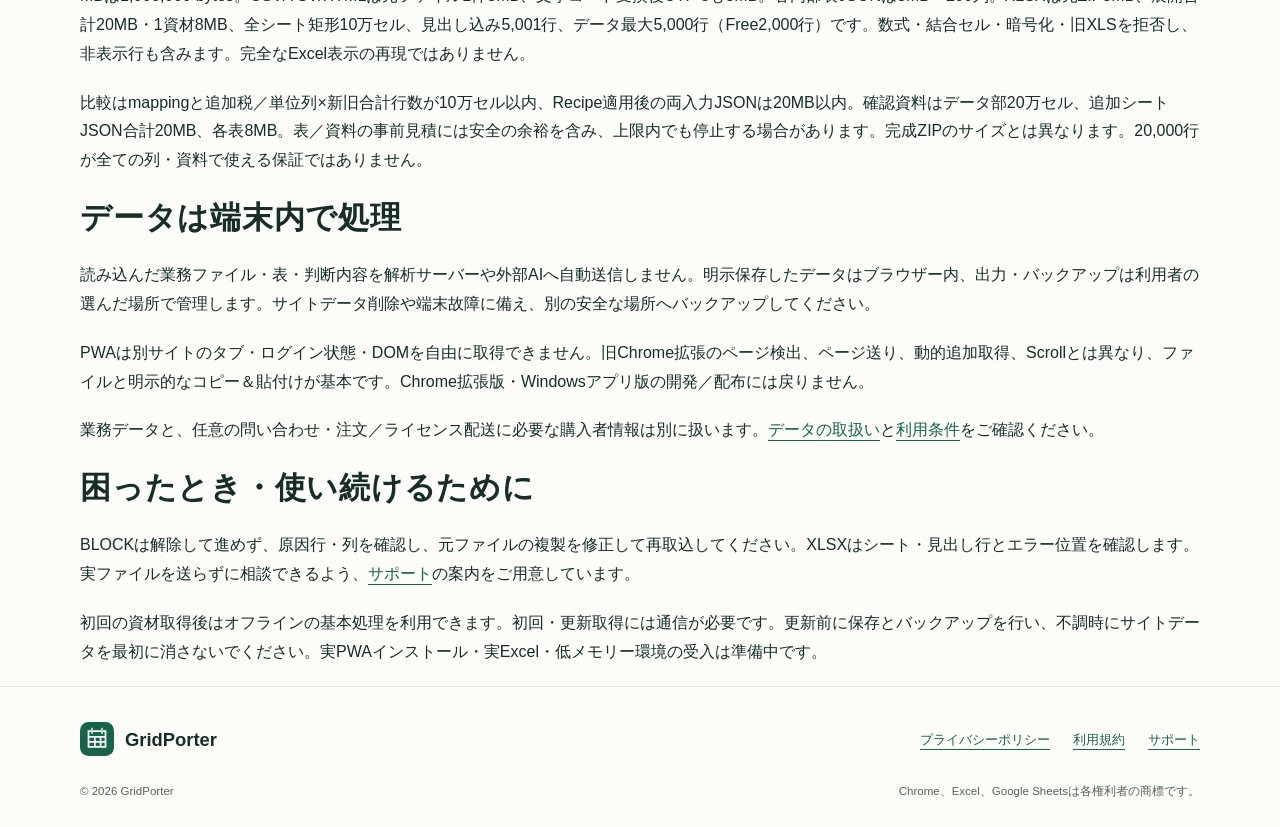
==== commit c57cefd1: "Propose PWA workflows, accurate limits and separated support privacy" ====
--- a/index.html
+++ b/index.html
@@ -4,7 +4,7 @@
   <meta charset="utf-8">
   <meta name="viewport" content="width=device-width, initial-scale=1">
   <title>GridPorter | Webの表・一覧を、そのまま使えるExcelへ。</title>
-  <meta name="description" content="Webの表や商品・求人の一覧をExcelへ。取得結果を確認・整理してXLSX・CSV・コピーで出力するChrome拡張機能。日本語整形とLocal-firstのデータ処理に対応。">
+  <meta name="description" content="仕入価格表や商品マスタを照合し、確認してXLSX・CSVへ出力するPWA。読み込んだ表を端末内で整形し、価格改定の判断資料と更新案を作成。未販売・公開準備中。">
   <meta name="theme-color" content="#17634b">
   <meta name="referrer" content="strict-origin-when-cross-origin">
   <meta http-equiv="Content-Security-Policy" content="default-src 'self'; script-src 'self'; style-src 'self'; img-src 'self'; connect-src 'none'; object-src 'none'; base-uri 'none'; form-action 'none'">
@@ -12,8 +12,7 @@
   <meta property="og:locale" content="ja_JP">
   <meta property="og:site_name" content="GridPorter">
   <meta property="og:title" content="GridPorter | Webの表・一覧を、そのまま使えるExcelへ。">
-  <meta property="og:description" content="Webの表や商品・求人の一覧をExcelへ。取得結果を確認・整理してXLSX・CSV・コピーで出力するChrome拡張機能。日本語整形とLocal-firstのデータ処理に対応。">
-  <!-- 正式URL確定後: node scripts/sync-metadata.mjs -->
+  <meta property="og:description" content="仕入価格表や商品マスタを照合し、確認してXLSX・CSVへ出力するPWA。読み込んだ表を端末内で整形し、価格改定の判断資料と更新案を作成。未販売・公開準備中。">
   <!-- site-metadata:start -->
   <link rel="canonical" href="https://ray-dev-lab.github.io/gridporter-site/">
   <meta property="og:url" content="https://ray-dev-lab.github.io/gridporter-site/">
@@ -26,56 +25,14 @@
 <body>
 <a class="skip" href="#main">本文へスキップ</a>
 <header class="site-header"><div class="wrap header-inner"><a class="brand" href="./"><img src="./assets/favicon.svg" width="34" height="34" alt="">GridPorter</a>
-<nav class="site-nav" aria-label="メインナビゲーション"><a href="./index.html#features">機能</a><a href="./index.html#plans">Free / Pro</a><a href="./privacy/">プライバシー</a><a href="./support/">サポート</a></nav>
+<nav class="site-nav" aria-label="メインナビゲーション"><a href="./index.html#features">機能</a><a href="./index.html#plans">Free / Founder</a><a href="./privacy/">プライバシー</a><a href="./support/">サポート</a></nav>
 </div></header>
-<main id="main">
-<section class="hero"><div class="wrap">
-<div class="hero-grid"><div>
-<p class="eyebrow"><span class="badge">β版</span> グリッドポーター / CHROME EXTENSION</p>
-<h1>Webの表・一覧を、<br>そのまま使える<br><em>Excelへ。</em></h1>
-<p class="lead">表や商品・求人などの一覧を選び、<br>取得結果を確認・整理してExcelへ。<br>データはブラウザー内で処理します。</p>
-<div class="actions"><a class="button" data-config-link="chromeWebStoreUrl" hidden>Chrome Web Storeでβ版を見る <span aria-hidden="true">↗</span></a><a class="button secondary" href="#how-it-works">使い方を見る <span aria-hidden="true">↓</span></a></div>
-<p class="hero-note"><span class="dot" aria-hidden="true"></span>Local-first · アカウント登録不要 · 広告なし</p>
-</div>
-<figure class="diagram"><div class="diagram-label"><span>WEB → EXCEL</span><span>利用イメージ</span></div>
-<div class="diagram-sheet"><div class="sheet-title"><span>Webの商品一覧</span><span aria-hidden="true">···</span></div><table><caption hidden>整形前の商品データの例</caption><thead><tr><th scope="col">商品名</th><th scope="col">価格</th><th scope="col">更新日</th></tr></thead><tbody><tr><td>デスクライト</td><td>￥３,２００</td><td>2026年10月1日</td></tr><tr><td>ノートブック</td><td>980円</td><td>2026年10月2日</td></tr><tr><td>ペンスタンド</td><td>1,500円</td><td>2026年10月3日</td></tr></tbody></table></div>
-<div class="flow-arrow"><span aria-hidden="true">↓</span> 選ぶ → 確認・整理する → 書き出す</div>
-<div class="diagram-sheet clean"><div class="sheet-title"><span>Excelで使えるデータへ</span><span>XLSX</span></div><table><caption hidden>整形後の商品データの例</caption><thead><tr><th scope="col">商品名</th><th scope="col">価格</th><th scope="col">更新日</th></tr></thead><tbody><tr><td>デスクライト</td><td>3200</td><td>2026-10-01</td></tr><tr><td>ノートブック</td><td>980</td><td>2026-10-02</td></tr><tr><td>ペンスタンド</td><td>1500</td><td>2026-10-03</td></tr></tbody></table></div>
-<figcaption>サンプルデータによる説明図です。実際の拡張機能の画面ではありません。整形結果は設定・元データにより異なります。</figcaption></figure></div>
-<div class="trust-strip"><div><strong>01</strong> 表も、カード型の一覧も</div><div><strong>02</strong> 取得結果を見てから保存</div><div><strong>03</strong> XLSX / CSV / コピーに対応</div></div>
-</div></section>
-<section class="section tint" id="how-it-works"><div class="wrap"><div class="section-top"><span class="kicker">HOW IT WORKS</span><h2>いつものWebページから、3ステップ。</h2><p>コピーと貼り付けの繰り返しを、確認しながら進める作業へ。</p></div><div class="grid-3">
-<article class="step"><span class="step-number">01</span><h3>Webページを開く</h3><p>自分がアクセス権を持つページを開きます。元サイトの利用規約も確認してください。</p></article>
-<article class="step"><span class="step-number">02</span><h3>表・一覧を選ぶ</h3><p>GridPorterで必要な表や商品・求人などのカード型一覧を選び、データを取得します。</p></article>
-<article class="step"><span class="step-number">03</span><h3>確認してExcelへ</h3><p>件数・診断を確認し、必要な行や列、値を整理。Excel、CSV、コピーで持ち出せます。</p></article></div></div></section>
-<section class="section"><div class="wrap split"><div><span class="kicker">LESS REWORK, MORE CLARITY</span><h2>貼り付けた後の手直しを、<br>書き出す前のひと手間へ。</h2><p class="lead">Webの表をExcelへ移すとき、気になるのは列のずれや数字の形式。GridPorterなら、取得した一覧を確認・編集してから書き出せます。</p><p class="small">取得漏れや変換の誤りがないか、元ページと出力内容を最後に確認してください。</p></div><div class="before-after"><article class="mini-card"><span class="tag">BEFORE</span><h3>手作業で整える</h3><ul><li>一つずつコピーする</li><li>価格や日付を整える</li><li>取れた件数が分からない</li></ul></article><article class="mini-card after"><span class="tag">WITH GRIDPORTER</span><h3>確認して持ち出す</h3><ul><li>表・一覧をまとめて取得</li><li>整形を選んで適用</li><li>件数や取得状態を見る</li></ul></article></div></div></section>
-<section class="section tint"><div class="wrap"><div class="section-top"><span class="kicker">BUILT FOR YOUR SPREADSHEET</span><h2>「仕事で使える」までを、ひと続きに。</h2></div><div class="feature-grid">
-<article class="feature"><span class="feature-index">01 / EXCEL-READY</span><h3>使う場所に合わせて出力</h3><p>XLSX・CSVで保存。ExcelやGoogle Sheetsへは、クリップボード経由でも貼り付けられます。</p></article>
-<article class="feature"><span class="feature-index">02 / CAPTURE CHECK</span><h3>取れた結果を確かめる</h3><p>取得Diagnosticsと取得完了度を表示。件数や警告を手掛かりに、確認が必要な箇所を探せます。</p></article>
-<article class="feature"><span class="feature-index">03 / JAPANESE DATA</span><h3>日本語の業務データを整理</h3><p>価格・数字・日付などの表記を整形。直接編集、検索・置換、行・列の整理にも対応します。</p></article>
-<article class="feature"><span class="feature-index">04 / REPEATABLE WORK</span><h3>次の作業に設定を残す</h3><p>取得・整形の設定をRecipeとして保存。Proのβ機能では前回保存した結果との差分も確認できます。</p></article>
-<article class="feature feature-wide"><span class="feature-index">05 / LOCAL-FIRST</span><h3>ブラウザー内で処理する設計</h3><p>抽出データは端末内で扱い、保存期間を選択できます。開発者サーバーへの自動送信はありません。</p></article></div></div></section>
-<section class="section" id="features"><div class="wrap"><div class="section-top"><span class="kicker">FEATURES</span><h2>表の形にも、作業の続きにも。</h2><p>まずは1ページから。長い一覧や繰り返しの取得には、Proのβ機能を用意しています。</p></div><div class="capabilities">
-<article class="capability"><h3>さまざまな一覧を取得</h3><p>HTMLの表、カード型一覧、ARIA tableに対応。一部フォームの現在値、open Shadow DOM、同一オリジンのiframeも対象です。</p></article>
-<article class="capability"><h3>取得後の編集と出力</h3><p>直接編集、検索・置換、行・列整理、日本語の価格・数字・日付の整形。XLSX・CSV・クリップボードへ出力します。</p></article>
-<article class="capability"><h3>複数ページ・長い一覧 <span class="status">Pro機能・βテスト中</span></h3><p>ページ送り、指定した「もっと見る」ボタン、SPA型の一覧、無限スクロール・内部スクロールに対応します。</p></article>
-<article class="capability"><h3>前回からの変化を確認 <span class="status">Pro機能・βテスト中</span></h3><p>保存した結果と今回の結果を比較し、追加・変更・削除を確認。差分Excel、RecipeのImport / Export、確認付きRepairを利用できます。</p></article></div>
-<p class="note">取得できる範囲はサイトの構造・表示状態・アクセス権などにより異なります。すべてのサイトへの対応、全件取得や精度を保証するものではありません。CAPTCHAやアクセス制限を回避する機能はありません。</p>
-<div class="gallery" data-screenshots hidden aria-label="GridPorterの実際の画面"></div></div></section>
-<section class="section tint" id="plans"><div class="wrap"><div class="section-top"><span class="kicker">FREE / PRO</span><h2>基本の作業から、繰り返す業務へ。</h2><p>Pro機能はβテスト中です。現在、有料プランの販売は行っていません。</p></div><div class="table-scroll" role="region" aria-label="FreeとProの機能比較。横にスクロールできます" tabindex="0"><table class="compare"><caption hidden>0.4.2 betaのFree・Pro機能比較</caption><thead><tr><th scope="col">機能</th><th scope="col">Free</th><th scope="col">Pro <span class="status">βテスト中</span></th></tr></thead><tbody>
-<tr><th scope="row">単ページの取得</th><td>対応</td><td>対応</td></tr><tr><th scope="row">XLSX / CSV / コピー</th><td>対応</td><td>対応</td></tr><tr><th scope="row">日本語整形・診断・編集</th><td>対応</td><td>対応</td></tr><tr><th scope="row">取得行数の上限</th><td>2,000行</td><td>20,000行</td></tr><tr><th scope="row">Recipeの保存</th><td>1件</td><td>件数制限なし</td></tr><tr><th scope="row">複数ページ・動的な追加取得</th><td>対象外</td><td>対応</td></tr><tr><th scope="row">無限・内部スクロール</th><td>対象外</td><td>対応</td></tr><tr><th scope="row">前回比較・差分Excel</th><td>対象外</td><td>対応</td></tr><tr><th scope="row">Recipe Import / Export・Repair</th><td>対象外</td><td>対応</td></tr>
-</tbody></table></div><p class="small">最終更新：2026年10月27日 · 0.4.2 beta向けの機能比較です。上限は取得件数の保証ではありません。正式版の機能・上限・提供条件は変更される場合があります。</p></div></section>
-<section class="section" id="privacy"><div class="wrap"><div class="privacy-panel"><div><span class="kicker">YOUR DATA, YOUR CONTROL</span><h2>抽出したWebデータを<br>開発者サーバーへ<br>自動送信しません。</h2><p>対象サイトへのページ取得や「もっと見る」操作など、元サイト自身への通常通信は発生し得ます。サポートへの共有は利用者自身の操作で行います。</p><a href="privacy/">データの取扱いを詳しく見る <span aria-hidden="true">↗</span></a></div><ul class="privacy-points"><li>Local-firstのブラウザー内処理</li><li>抽出データの保存期間を選択可能</li><li>比較履歴は別の保存期間で管理</li><li>Analytics SDKなし</li><li>広告なし・データの販売なし</li></ul></div></div></section>
-<section class="section" id="faq"><div class="wrap"><div class="section-top"><span class="kicker">FAQ</span><h2>よくあるご質問</h2></div><div class="faq">
-<details><summary>どんなページで使えますか？</summary><p>HTMLの表や商品・求人などのカード型一覧、ARIA tableが対象です。ページ構造やアクセス権によって取得できない場合があります。取得件数や診断を確認し、元ページと照合してください。</p></details>
-<details><summary>Excel以外でも使えますか？</summary><p>CSVの保存や、Excel・Google Sheets向けのクリップボード出力ができます。Google Sheetsとの接続や自動送信は行わず、利用者が貼り付けます。</p></details>
-<details><summary>データはどこに保存されますか？</summary><p>ブラウザー内の拡張機能用ストレージに保存します。抽出データは「保存しない・1日・7日」から選択できます。比較Snapshotは別管理で、既定90日です。保存しない場合もプレビュー用の一時保持は発生します。詳しくは<a href="privacy/#retention">保存期間と削除</a>をご確認ください。</p></details>
-<details><summary>前回から変わったところを確認できますか？</summary><p>Proのβ機能で、利用者が保存した比較基準と今回の結果を比べられます。商品IDやURLなど、行を特定する列を選びます。定期監視や自動通知をする機能ではありません。</p></details>
-<details><summary>Proを購入できますか？</summary><p>Pro機能は現在βテスト中です。有料プランの販売は行っていません。正式な価格・販売条件は提供開始時にご案内します。</p></details>
-<details><summary>取得できない、または途中で止まったときは？</summary><p>取得完了度・診断・終了理由を確認してください。保存した途中結果を設定画面から開ける場合があります。アクセス制限を回避せず、<a href="support/">サポートガイド</a>で確認項目をご覧ください。</p></details>
-</div></div></section>
-<section class="section" id="support"><div class="wrap support-banner"><div><span class="kicker">SUPPORT</span><h2>困ったときの確認を、ここから。</h2><p>取得・Recipe・Excel出力・プライバシーについてのご案内。</p></div><a class="button secondary" href="support/">サポートガイド <span aria-hidden="true">→</span></a></div></section>
-</main>
+<main id="main" class="wrap"><section class="hero" id="how-it-works"><span class="kicker">LOCAL-FIRST PWA · 開発・受入準備中</span><h1>仕入価格の変更を確認し、<br>判断資料をExcelへ。</h1><p class="lead">前回と今回の仕入先価格表を照合し、異常・要確認を見て、必要な変更だけを更新案へまとめます。元ファイルや外部サービスを直接書き換えません。</p><p>現在は販売・一般公開前の検証段階です。アプリURLと購入条件は準備完了後に案内します。購入・起動リンクは未設置です。</p><a class="button secondary" href="#features">できることと制約を見る</a></section>
+<section id="features"><h2>毎月の価格改定確認を、一つの流れで</h2><ol><li>保存した業務を選び、今回・前回の価格表、または自社マスタと仕入先データを読み込みます。</li><li>キー・列対応・価格の税区分／単位・更新禁止列を確認します。曖昧な商品コードを勝手に一致させません。</li><li>値上げ・値下げ・新規・削除候補、重複・欠損などを確認します。BLOCKがあれば更新案は作れません。</li><li>候補を承認・保留・除外します。警告のない未判断候補は一覧を確認して一括承認でき、直前の一括操作のみ取り消せます。REVIEWの確認は迂回しません。</li><li>更新案CSV/XLSXと、全件の確認資料Excelを保存します。外部への反映は行いません。</li></ol><p>架空例：商品コード00123の仕入原価1,000円→1,500円を要確認として表示。00007の500円→450円も確認し、承認したセルだけを別の更新案へ出します。価格計算は条件が不明なら算出不可。粗利・総利益影響、自動値付け、EC専用取込CSVは未対応です。</p><p>警告がないことは正しさの保証ではなく、画面の確認は組織の正式決裁や法的監査ではありません。実務者による時短・購入価値や競合優位はまだ検証していません。</p></section>
+<section id="plans"><h2>Free / Founder</h2><div class="table-scroll" tabindex="0"><table class="data-table"><thead><tr><th>Free</th><th>Founder（未販売）</th></tr></thead><tbody><tr><td>単体CSV/TSV/HTML/XLSX、表貼付け、編集・Undo・日本語整形・診断、Excel/CSV・コピー、保存・バックアップ・復元</td><td>Freeの基本処理に加え、一括処理、Recipe、Snapshot比較・差分Excel、取引先別設定と月次価格／商品マスタ業務</td></tr><tr><td>最大2,000行</td><td>単体・結合最大20,000行。比較・XLSX入力・資料の個別制限あり</td></tr></tbody></table></div><p>Freeは無料での提供を予定。FounderはSTORESで買切り販売を検討していますが、価格・発行までの時間・サポート期間・更新条件は未確定です。販売開始と本番権利／配送の受入前に購入を受け付けません。</p><p>Founderは、購入後に案内する署名付きライセンスファイルをPWAへ読み込む方式を準備しています。再利用・復元には元のライセンスファイルの保管が必要です。開発用の切替を本番権利とは扱いません。</p></section>
+<section id="limits"><h2>読み込みと出力の上限</h2><p>MBは1,000,000 bytes。CSV/TSV/HTMLは元ファイル1件5MB、文字コード変換後UTF-8も5MB。各内部表JSONは8MB・200列。XLSXは元ZIP5MB、展開合計20MB・1資材8MB、全シート矩形10万セル、見出し込み5,001行、データ最大5,000行（Free2,000行）です。数式・結合セル・暗号化・旧XLSを拒否し、非表示行も含みます。完全なExcel表示の再現ではありません。</p><p>比較はmappingと追加税／単位列×新旧合計行数が10万セル以内、Recipe適用後の両入力JSONは20MB以内。確認資料はデータ部20万セル、追加シートJSON合計20MB、各表8MB。表／資料の事前見積には安全の余裕を含み、上限内でも停止する場合があります。完成ZIPのサイズとは異なります。20,000行が全ての列・資料で使える保証ではありません。</p></section>
+<section id="safety"><h2>データは端末内で処理</h2><p>読み込んだ業務ファイル・表・判断内容を解析サーバーや外部AIへ自動送信しません。明示保存したデータはブラウザー内、出力・バックアップは利用者の選んだ場所で管理します。サイトデータ削除や端末故障に備え、別の安全な場所へバックアップしてください。</p><p>PWAは別サイトのタブ・ログイン状態・DOMを自由に取得できません。旧Chrome拡張のページ検出、ページ送り、動的追加取得、Scrollとは異なり、ファイルと明示的なコピー＆貼付けが基本です。Chrome拡張版・Windowsアプリ版の開発／配布には戻りません。</p><p>業務データと、任意の問い合わせ・注文／ライセンス配送に必要な購入者情報は別に扱います。<a href="privacy/">データの取扱い</a>と<a href="terms/">利用条件</a>をご確認ください。</p></section>
+<section id="faq"><h2>困ったとき・使い続けるために</h2><p>BLOCKは解除して進めず、原因行・列を確認し、元ファイルの複製を修正して再取込してください。XLSXはシート・見出し行とエラー位置を確認します。実ファイルを送らずに相談できるよう、<a href="support/">サポート</a>の案内をご用意しています。</p><p>初回の資材取得後はオフラインの基本処理を利用できます。初回・更新取得には通信が必要です。更新前に保存とバックアップを行い、不調時にサイトデータを最初に消さないでください。実PWAインストール・実Excel・低メモリー環境の受入は準備中です。</p></section></main>
 <footer class="site-footer"><div class="wrap"><div class="footer-main"><a class="brand" href="./"><img src="./assets/favicon.svg" width="34" height="34" alt="">GridPorter</a>
 <nav class="footer-links" aria-label="フッターナビゲーション"><a href="./privacy/">プライバシーポリシー</a><a href="./terms/">利用規約</a><a href="./support/">サポート</a></nav></div>
 <div class="footer-meta"><p>© 2026 GridPorter</p><p>Chrome、Excel、Google Sheetsは各権利者の商標です。</p></div></div></footer>
--- a/assets/style.css
+++ b/assets/style.css
@@ -3,3 +3,5 @@
 @media(max-width:900px){.hero-grid{grid-template-columns:1fr;gap:35px}.hero{padding-top:50px}.hero h1{font-size:2.8rem}.diagram{max-width:620px;width:100%}.split{grid-template-columns:1fr;gap:25px}.privacy-panel{grid-template-columns:1fr;gap:15px}.header-inner{gap:15px;align-items:flex-start;padding-block:22px}.site-nav{gap:18px;justify-content:flex-end}.feature-grid{grid-template-columns:1fr 1fr}.feature-wide{grid-column:auto}.grid-3{gap:15px}.step{padding:23px 20px}.footer-main{align-items:flex-start}}
 @media(max-width:600px){.wrap{width:calc(100% - 36px)}.header-inner{flex-direction:column;padding-block:17px;gap:9px}.site-nav{gap:20px;justify-content:flex-start}.site-nav a{font-size:.78rem;padding:5px 0}.hero{padding:38px 0 42px}.hero h1{font-size:2.05rem}.hero-grid{gap:30px}.hero .lead{font-size:.93rem}.eyebrow{font-size:.65rem;gap:8px;margin-bottom:18px}.diagram{padding:18px}.diagram th,.diagram td{padding:8px;font-size:.7rem}.trust-strip{grid-template-columns:1fr;gap:9px;margin-top:32px;padding-top:22px}.section{padding:48px 0}.grid-3,.feature-grid,.capabilities,.before-after{grid-template-columns:1fr}.step-number{margin-bottom:15px}.step{padding:22px}.privacy-panel{padding:28px 24px}.privacy-panel h2{font-size:1.45rem}.support-banner,.footer-main,.footer-meta{flex-direction:column;align-items:flex-start;gap:20px}.footer-links{gap:17px}.document{padding:40px 0 55px}.document h1{font-size:2rem}.toc ol{columns:1}.compare th,.compare td{padding:13px 18px}.button{padding:11px 17px}.hero .actions{gap:12px}.footer-meta{font-size:.7rem}}
 @media(prefers-reduced-motion:reduce){*,*:before,*:after{scroll-behavior:auto!important;animation:none!important;transition:none!important}}
+
+[data-support-email-fallback]{overflow-wrap:anywhere}
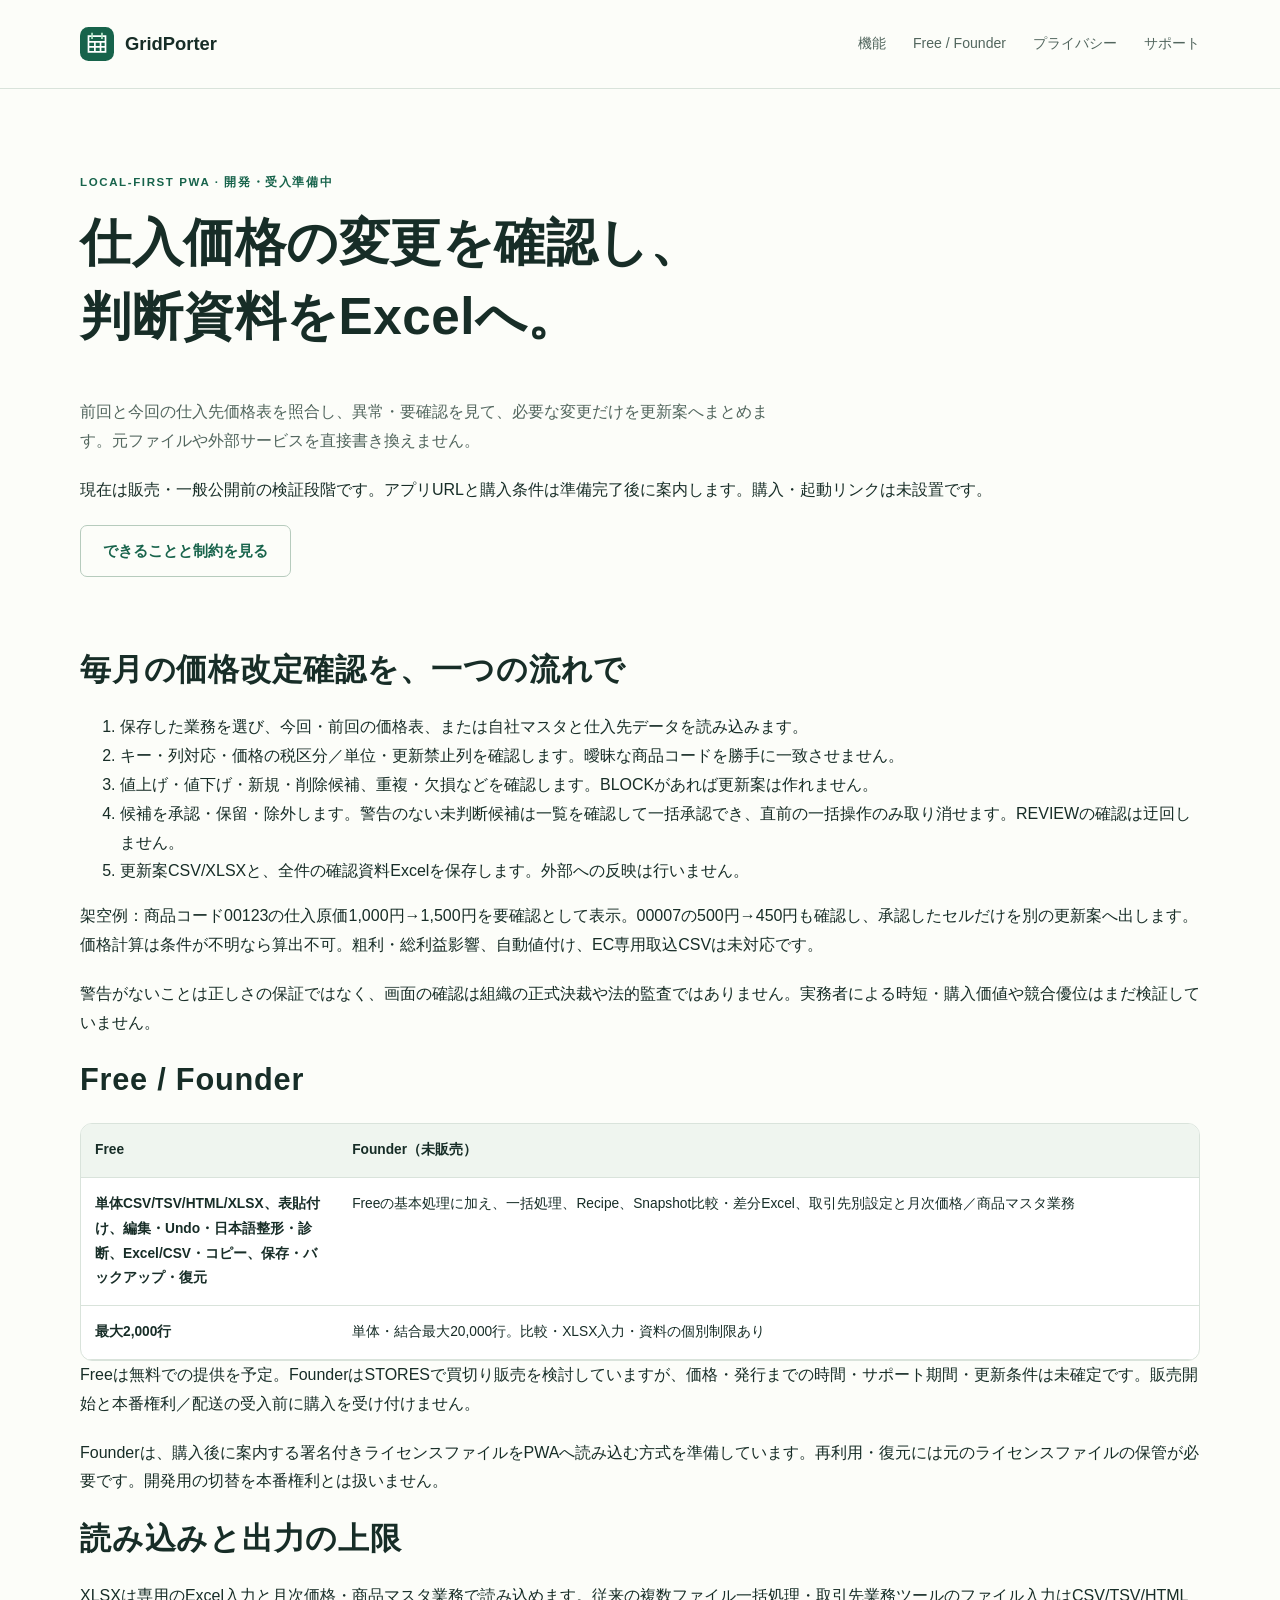
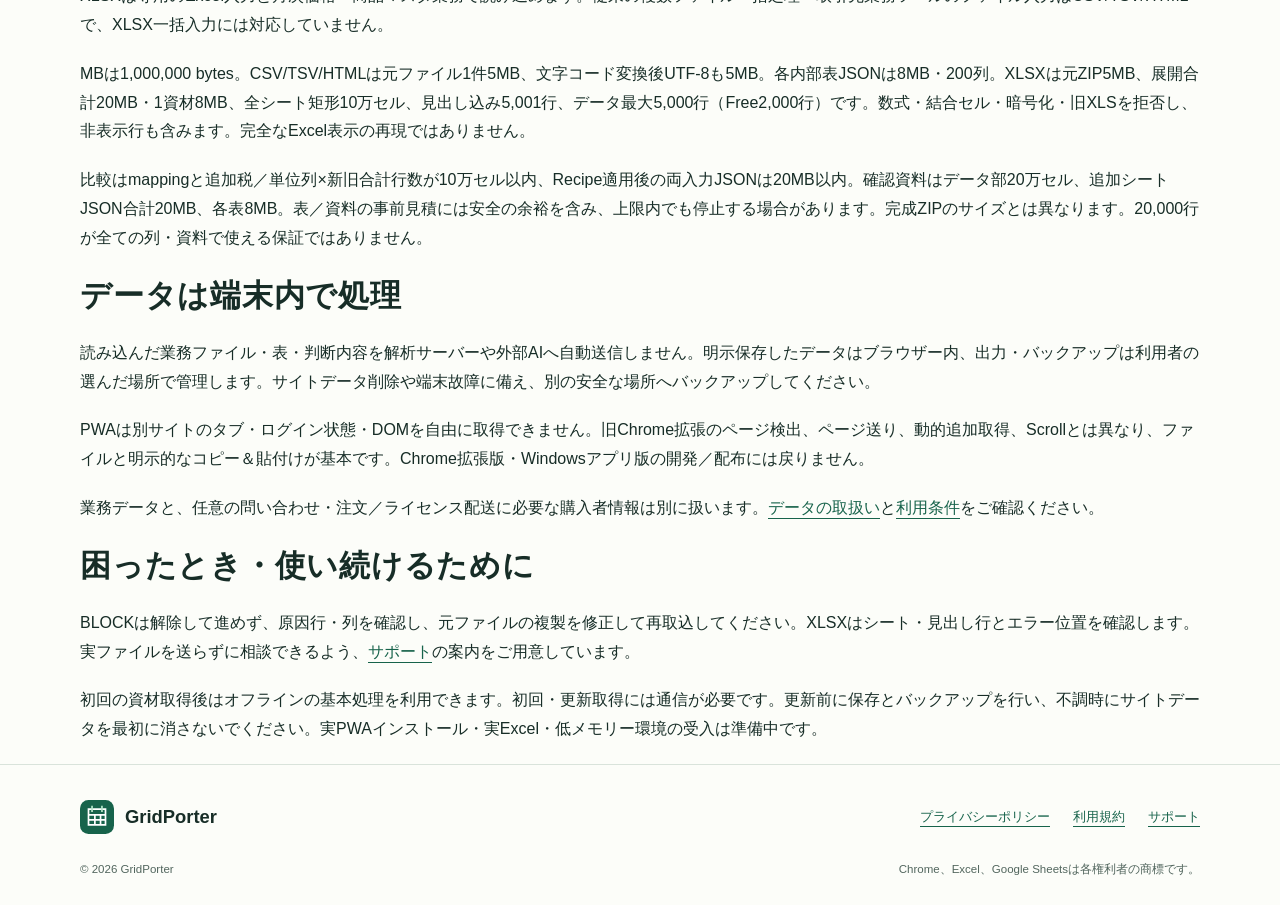
==== commit 817ef05a: "Align PWA metadata and current release wording" ====
--- a/index.html
+++ b/index.html
@@ -3,7 +3,7 @@
 <head>
   <meta charset="utf-8">
   <meta name="viewport" content="width=device-width, initial-scale=1">
-  <title>GridPorter | Webの表・一覧を、そのまま使えるExcelへ。</title>
+  <title>GridPorter | 仕入価格改定を確認するPWA</title>
   <meta name="description" content="仕入価格表や商品マスタを照合し、確認してXLSX・CSVへ出力するPWA。読み込んだ表を端末内で整形し、価格改定の判断資料と更新案を作成。未販売・公開準備中。">
   <meta name="theme-color" content="#17634b">
   <meta name="referrer" content="strict-origin-when-cross-origin">
@@ -11,7 +11,7 @@
   <meta property="og:type" content="website">
   <meta property="og:locale" content="ja_JP">
   <meta property="og:site_name" content="GridPorter">
-  <meta property="og:title" content="GridPorter | Webの表・一覧を、そのまま使えるExcelへ。">
+  <meta property="og:title" content="GridPorter | 仕入価格改定を確認するPWA">
   <meta property="og:description" content="仕入価格表や商品マスタを照合し、確認してXLSX・CSVへ出力するPWA。読み込んだ表を端末内で整形し、価格改定の判断資料と更新案を作成。未販売・公開準備中。">
   <!-- site-metadata:start -->
   <link rel="canonical" href="https://ray-dev-lab.github.io/gridporter-site/">
@@ -30,7 +30,7 @@
 <main id="main" class="wrap"><section class="hero" id="how-it-works"><span class="kicker">LOCAL-FIRST PWA · 開発・受入準備中</span><h1>仕入価格の変更を確認し、<br>判断資料をExcelへ。</h1><p class="lead">前回と今回の仕入先価格表を照合し、異常・要確認を見て、必要な変更だけを更新案へまとめます。元ファイルや外部サービスを直接書き換えません。</p><p>現在は販売・一般公開前の検証段階です。アプリURLと購入条件は準備完了後に案内します。購入・起動リンクは未設置です。</p><a class="button secondary" href="#features">できることと制約を見る</a></section>
 <section id="features"><h2>毎月の価格改定確認を、一つの流れで</h2><ol><li>保存した業務を選び、今回・前回の価格表、または自社マスタと仕入先データを読み込みます。</li><li>キー・列対応・価格の税区分／単位・更新禁止列を確認します。曖昧な商品コードを勝手に一致させません。</li><li>値上げ・値下げ・新規・削除候補、重複・欠損などを確認します。BLOCKがあれば更新案は作れません。</li><li>候補を承認・保留・除外します。警告のない未判断候補は一覧を確認して一括承認でき、直前の一括操作のみ取り消せます。REVIEWの確認は迂回しません。</li><li>更新案CSV/XLSXと、全件の確認資料Excelを保存します。外部への反映は行いません。</li></ol><p>架空例：商品コード00123の仕入原価1,000円→1,500円を要確認として表示。00007の500円→450円も確認し、承認したセルだけを別の更新案へ出します。価格計算は条件が不明なら算出不可。粗利・総利益影響、自動値付け、EC専用取込CSVは未対応です。</p><p>警告がないことは正しさの保証ではなく、画面の確認は組織の正式決裁や法的監査ではありません。実務者による時短・購入価値や競合優位はまだ検証していません。</p></section>
 <section id="plans"><h2>Free / Founder</h2><div class="table-scroll" tabindex="0"><table class="data-table"><thead><tr><th>Free</th><th>Founder（未販売）</th></tr></thead><tbody><tr><td>単体CSV/TSV/HTML/XLSX、表貼付け、編集・Undo・日本語整形・診断、Excel/CSV・コピー、保存・バックアップ・復元</td><td>Freeの基本処理に加え、一括処理、Recipe、Snapshot比較・差分Excel、取引先別設定と月次価格／商品マスタ業務</td></tr><tr><td>最大2,000行</td><td>単体・結合最大20,000行。比較・XLSX入力・資料の個別制限あり</td></tr></tbody></table></div><p>Freeは無料での提供を予定。FounderはSTORESで買切り販売を検討していますが、価格・発行までの時間・サポート期間・更新条件は未確定です。販売開始と本番権利／配送の受入前に購入を受け付けません。</p><p>Founderは、購入後に案内する署名付きライセンスファイルをPWAへ読み込む方式を準備しています。再利用・復元には元のライセンスファイルの保管が必要です。開発用の切替を本番権利とは扱いません。</p></section>
-<section id="limits"><h2>読み込みと出力の上限</h2><p>MBは1,000,000 bytes。CSV/TSV/HTMLは元ファイル1件5MB、文字コード変換後UTF-8も5MB。各内部表JSONは8MB・200列。XLSXは元ZIP5MB、展開合計20MB・1資材8MB、全シート矩形10万セル、見出し込み5,001行、データ最大5,000行（Free2,000行）です。数式・結合セル・暗号化・旧XLSを拒否し、非表示行も含みます。完全なExcel表示の再現ではありません。</p><p>比較はmappingと追加税／単位列×新旧合計行数が10万セル以内、Recipe適用後の両入力JSONは20MB以内。確認資料はデータ部20万セル、追加シートJSON合計20MB、各表8MB。表／資料の事前見積には安全の余裕を含み、上限内でも停止する場合があります。完成ZIPのサイズとは異なります。20,000行が全ての列・資料で使える保証ではありません。</p></section>
+<section id="limits"><h2>読み込みと出力の上限</h2><p>XLSXは専用のExcel入力と月次価格・商品マスタ業務で読み込めます。従来の複数ファイル一括処理・取引先業務ツールのファイル入力はCSV/TSV/HTMLで、XLSX一括入力には対応していません。</p><p>MBは1,000,000 bytes。CSV/TSV/HTMLは元ファイル1件5MB、文字コード変換後UTF-8も5MB。各内部表JSONは8MB・200列。XLSXは元ZIP5MB、展開合計20MB・1資材8MB、全シート矩形10万セル、見出し込み5,001行、データ最大5,000行（Free2,000行）です。数式・結合セル・暗号化・旧XLSを拒否し、非表示行も含みます。完全なExcel表示の再現ではありません。</p><p>比較はmappingと追加税／単位列×新旧合計行数が10万セル以内、Recipe適用後の両入力JSONは20MB以内。確認資料はデータ部20万セル、追加シートJSON合計20MB、各表8MB。表／資料の事前見積には安全の余裕を含み、上限内でも停止する場合があります。完成ZIPのサイズとは異なります。20,000行が全ての列・資料で使える保証ではありません。</p></section>
 <section id="safety"><h2>データは端末内で処理</h2><p>読み込んだ業務ファイル・表・判断内容を解析サーバーや外部AIへ自動送信しません。明示保存したデータはブラウザー内、出力・バックアップは利用者の選んだ場所で管理します。サイトデータ削除や端末故障に備え、別の安全な場所へバックアップしてください。</p><p>PWAは別サイトのタブ・ログイン状態・DOMを自由に取得できません。旧Chrome拡張のページ検出、ページ送り、動的追加取得、Scrollとは異なり、ファイルと明示的なコピー＆貼付けが基本です。Chrome拡張版・Windowsアプリ版の開発／配布には戻りません。</p><p>業務データと、任意の問い合わせ・注文／ライセンス配送に必要な購入者情報は別に扱います。<a href="privacy/">データの取扱い</a>と<a href="terms/">利用条件</a>をご確認ください。</p></section>
 <section id="faq"><h2>困ったとき・使い続けるために</h2><p>BLOCKは解除して進めず、原因行・列を確認し、元ファイルの複製を修正して再取込してください。XLSXはシート・見出し行とエラー位置を確認します。実ファイルを送らずに相談できるよう、<a href="support/">サポート</a>の案内をご用意しています。</p><p>初回の資材取得後はオフラインの基本処理を利用できます。初回・更新取得には通信が必要です。更新前に保存とバックアップを行い、不調時にサイトデータを最初に消さないでください。実PWAインストール・実Excel・低メモリー環境の受入は準備中です。</p></section></main>
 <footer class="site-footer"><div class="wrap"><div class="footer-main"><a class="brand" href="./"><img src="./assets/favicon.svg" width="34" height="34" alt="">GridPorter</a>
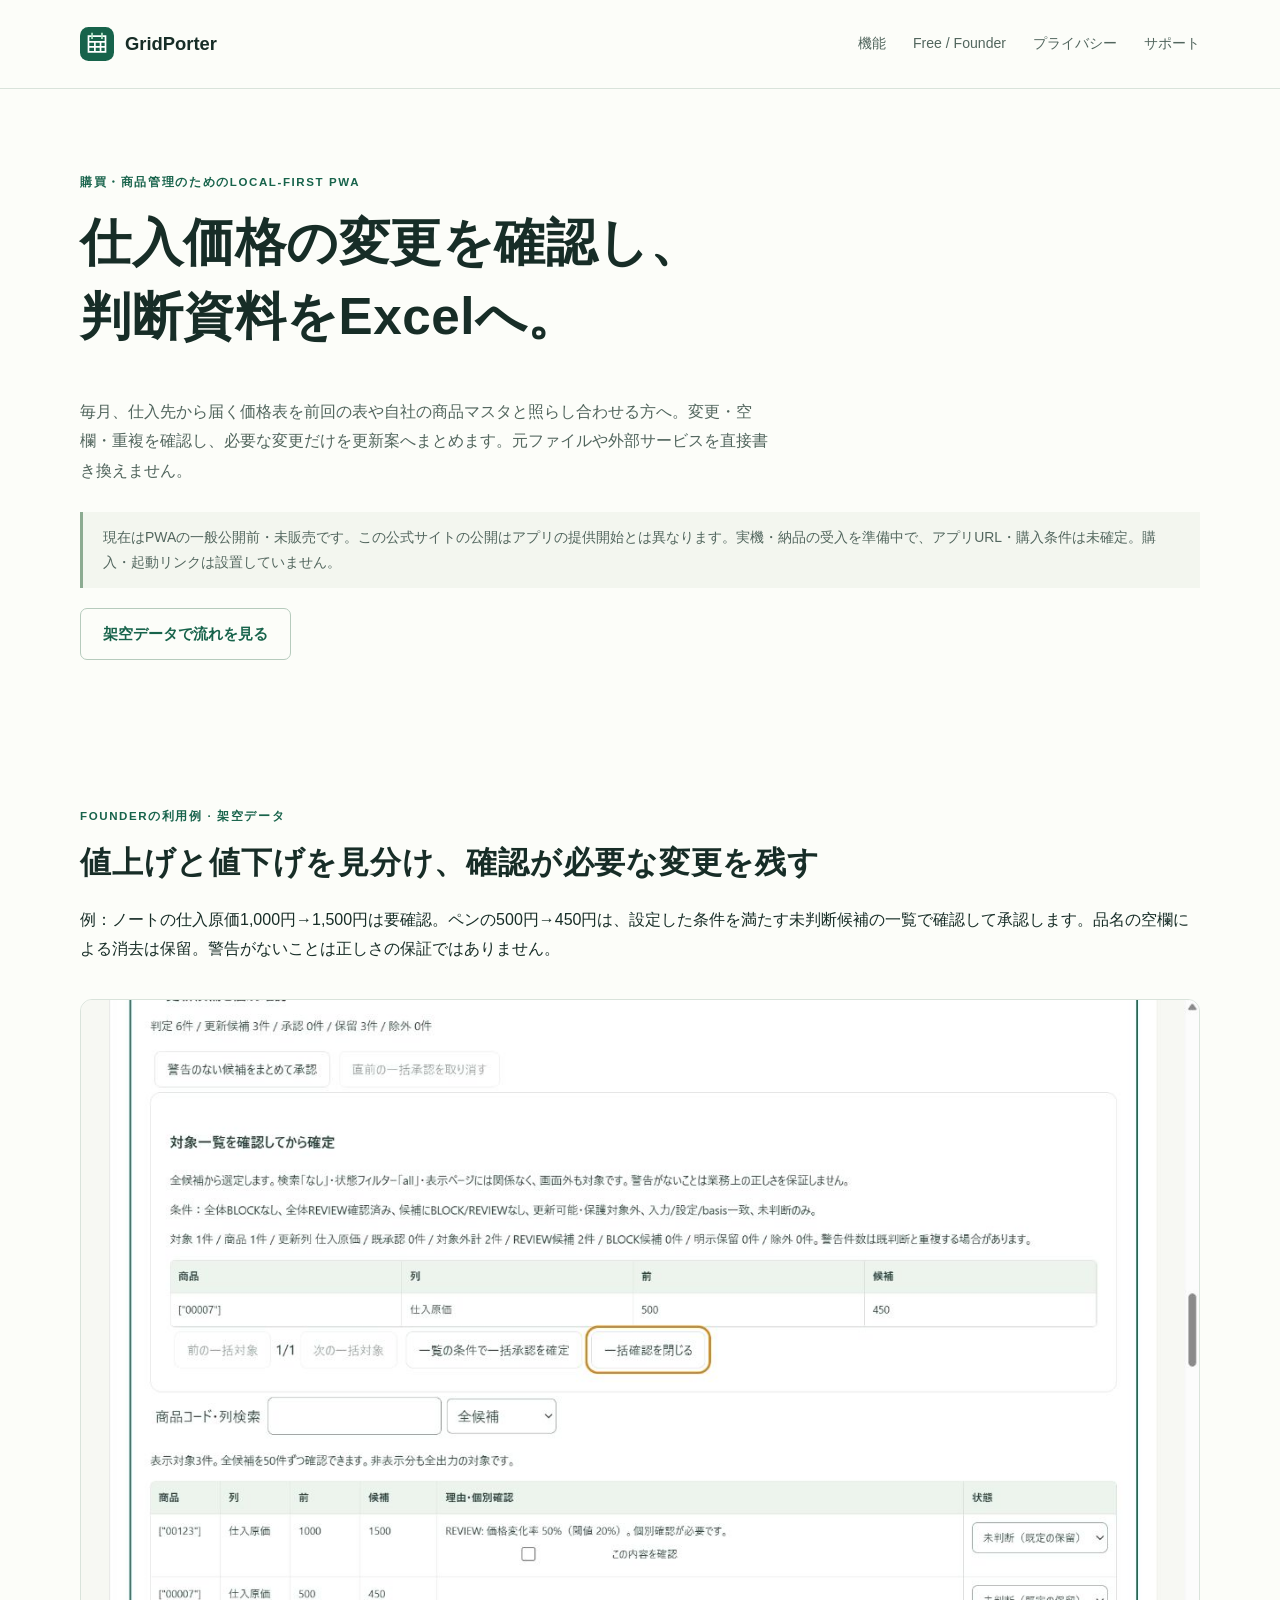
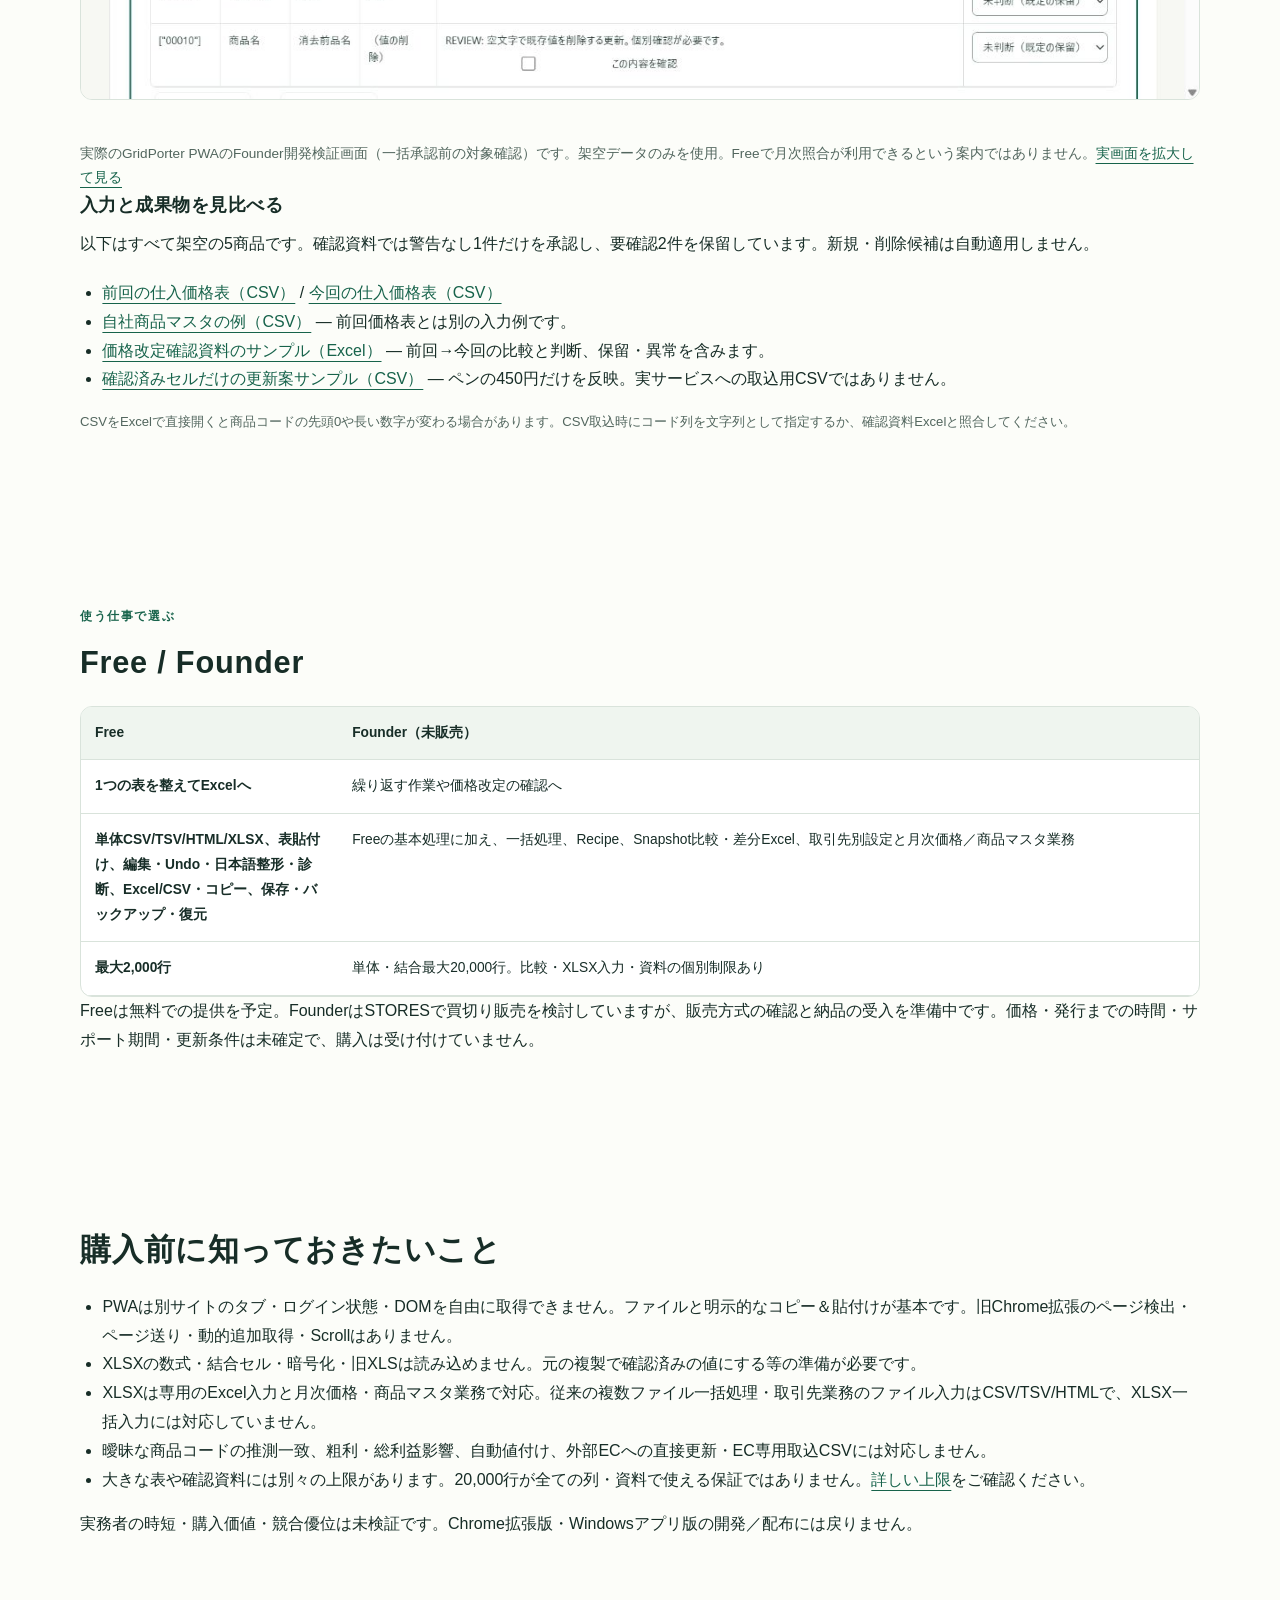
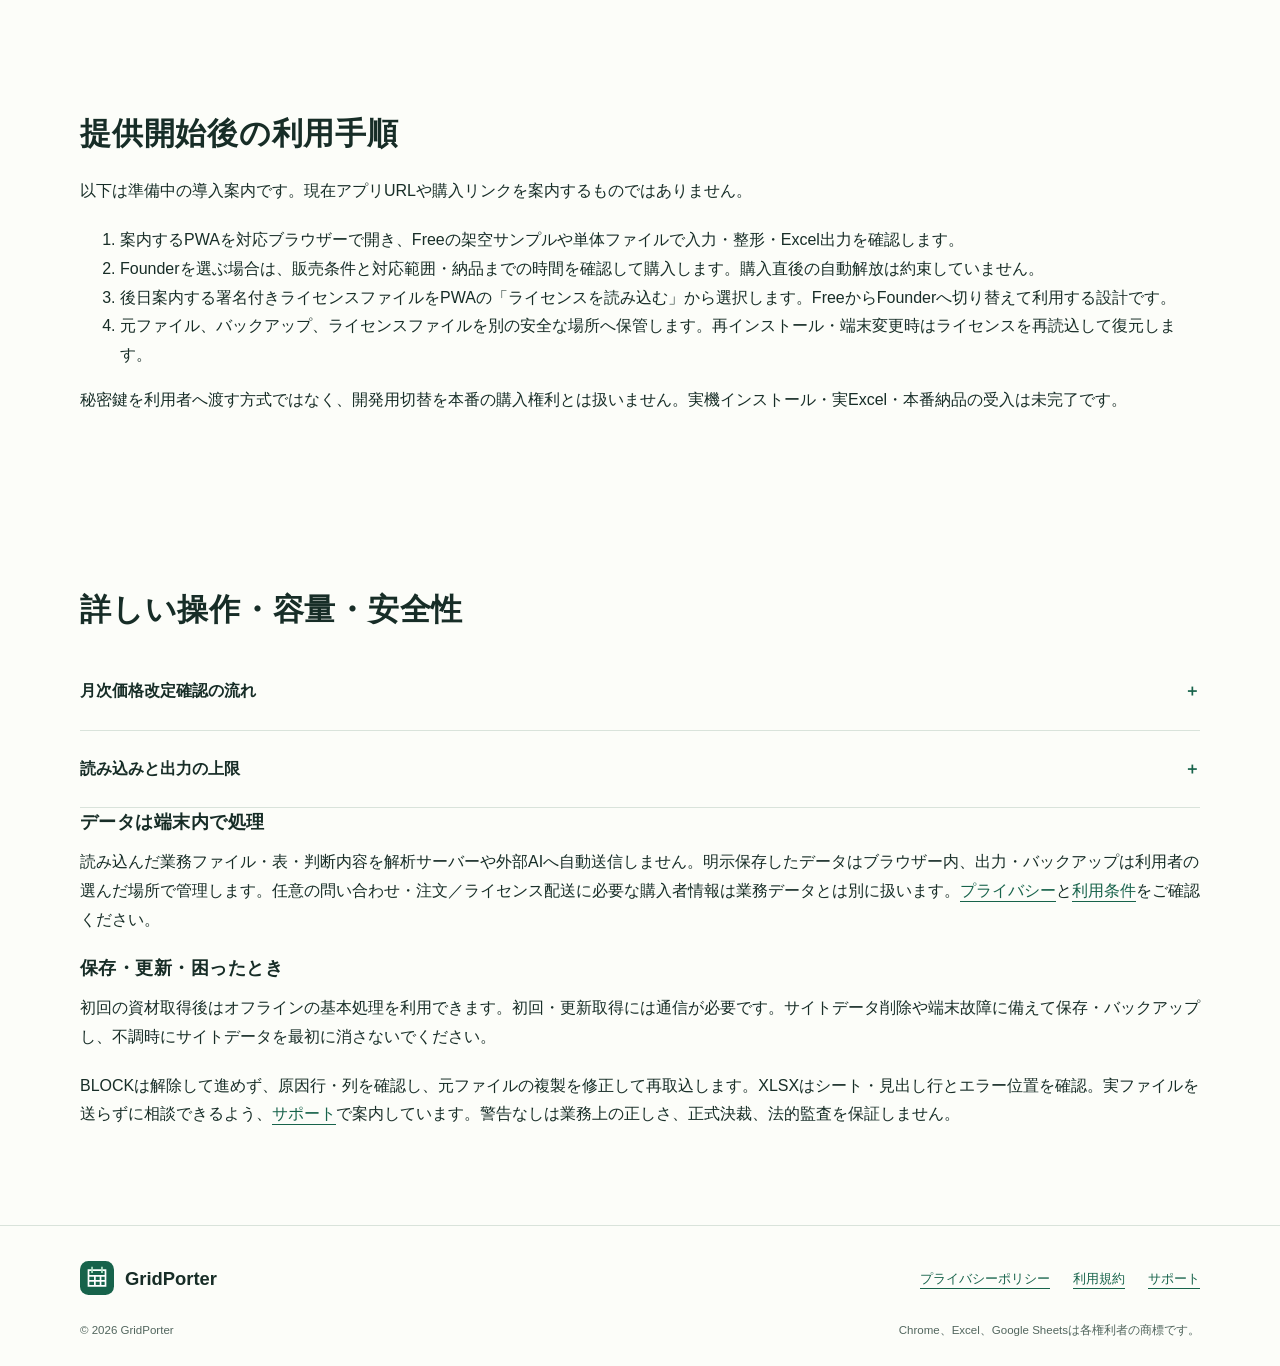
==== commit 3829773b: "Organize buyer guide around synthetic price-review examples" ====
--- a/index.html
+++ b/index.html
@@ -27,12 +27,15 @@
 <header class="site-header"><div class="wrap header-inner"><a class="brand" href="./"><img src="./assets/favicon.svg" width="34" height="34" alt="">GridPorter</a>
 <nav class="site-nav" aria-label="メインナビゲーション"><a href="./index.html#features">機能</a><a href="./index.html#plans">Free / Founder</a><a href="./privacy/">プライバシー</a><a href="./support/">サポート</a></nav>
 </div></header>
-<main id="main" class="wrap"><section class="hero" id="how-it-works"><span class="kicker">LOCAL-FIRST PWA · 開発・受入準備中</span><h1>仕入価格の変更を確認し、<br>判断資料をExcelへ。</h1><p class="lead">前回と今回の仕入先価格表を照合し、異常・要確認を見て、必要な変更だけを更新案へまとめます。元ファイルや外部サービスを直接書き換えません。</p><p>現在は販売・一般公開前の検証段階です。アプリURLと購入条件は準備完了後に案内します。購入・起動リンクは未設置です。</p><a class="button secondary" href="#features">できることと制約を見る</a></section>
-<section id="features"><h2>毎月の価格改定確認を、一つの流れで</h2><ol><li>保存した業務を選び、今回・前回の価格表、または自社マスタと仕入先データを読み込みます。</li><li>キー・列対応・価格の税区分／単位・更新禁止列を確認します。曖昧な商品コードを勝手に一致させません。</li><li>値上げ・値下げ・新規・削除候補、重複・欠損などを確認します。BLOCKがあれば更新案は作れません。</li><li>候補を承認・保留・除外します。警告のない未判断候補は一覧を確認して一括承認でき、直前の一括操作のみ取り消せます。REVIEWの確認は迂回しません。</li><li>更新案CSV/XLSXと、全件の確認資料Excelを保存します。外部への反映は行いません。</li></ol><p>架空例：商品コード00123の仕入原価1,000円→1,500円を要確認として表示。00007の500円→450円も確認し、承認したセルだけを別の更新案へ出します。価格計算は条件が不明なら算出不可。粗利・総利益影響、自動値付け、EC専用取込CSVは未対応です。</p><p>警告がないことは正しさの保証ではなく、画面の確認は組織の正式決裁や法的監査ではありません。実務者による時短・購入価値や競合優位はまだ検証していません。</p></section>
-<section id="plans"><h2>Free / Founder</h2><div class="table-scroll" tabindex="0"><table class="data-table"><thead><tr><th>Free</th><th>Founder（未販売）</th></tr></thead><tbody><tr><td>単体CSV/TSV/HTML/XLSX、表貼付け、編集・Undo・日本語整形・診断、Excel/CSV・コピー、保存・バックアップ・復元</td><td>Freeの基本処理に加え、一括処理、Recipe、Snapshot比較・差分Excel、取引先別設定と月次価格／商品マスタ業務</td></tr><tr><td>最大2,000行</td><td>単体・結合最大20,000行。比較・XLSX入力・資料の個別制限あり</td></tr></tbody></table></div><p>Freeは無料での提供を予定。FounderはSTORESで買切り販売を検討していますが、価格・発行までの時間・サポート期間・更新条件は未確定です。販売開始と本番権利／配送の受入前に購入を受け付けません。</p><p>Founderは、購入後に案内する署名付きライセンスファイルをPWAへ読み込む方式を準備しています。再利用・復元には元のライセンスファイルの保管が必要です。開発用の切替を本番権利とは扱いません。</p></section>
-<section id="limits"><h2>読み込みと出力の上限</h2><p>XLSXは専用のExcel入力と月次価格・商品マスタ業務で読み込めます。従来の複数ファイル一括処理・取引先業務ツールのファイル入力はCSV/TSV/HTMLで、XLSX一括入力には対応していません。</p><p>MBは1,000,000 bytes。CSV/TSV/HTMLは元ファイル1件5MB、文字コード変換後UTF-8も5MB。各内部表JSONは8MB・200列。XLSXは元ZIP5MB、展開合計20MB・1資材8MB、全シート矩形10万セル、見出し込み5,001行、データ最大5,000行（Free2,000行）です。数式・結合セル・暗号化・旧XLSを拒否し、非表示行も含みます。完全なExcel表示の再現ではありません。</p><p>比較はmappingと追加税／単位列×新旧合計行数が10万セル以内、Recipe適用後の両入力JSONは20MB以内。確認資料はデータ部20万セル、追加シートJSON合計20MB、各表8MB。表／資料の事前見積には安全の余裕を含み、上限内でも停止する場合があります。完成ZIPのサイズとは異なります。20,000行が全ての列・資料で使える保証ではありません。</p></section>
-<section id="safety"><h2>データは端末内で処理</h2><p>読み込んだ業務ファイル・表・判断内容を解析サーバーや外部AIへ自動送信しません。明示保存したデータはブラウザー内、出力・バックアップは利用者の選んだ場所で管理します。サイトデータ削除や端末故障に備え、別の安全な場所へバックアップしてください。</p><p>PWAは別サイトのタブ・ログイン状態・DOMを自由に取得できません。旧Chrome拡張のページ検出、ページ送り、動的追加取得、Scrollとは異なり、ファイルと明示的なコピー＆貼付けが基本です。Chrome拡張版・Windowsアプリ版の開発／配布には戻りません。</p><p>業務データと、任意の問い合わせ・注文／ライセンス配送に必要な購入者情報は別に扱います。<a href="privacy/">データの取扱い</a>と<a href="terms/">利用条件</a>をご確認ください。</p></section>
-<section id="faq"><h2>困ったとき・使い続けるために</h2><p>BLOCKは解除して進めず、原因行・列を確認し、元ファイルの複製を修正して再取込してください。XLSXはシート・見出し行とエラー位置を確認します。実ファイルを送らずに相談できるよう、<a href="support/">サポート</a>の案内をご用意しています。</p><p>初回の資材取得後はオフラインの基本処理を利用できます。初回・更新取得には通信が必要です。更新前に保存とバックアップを行い、不調時にサイトデータを最初に消さないでください。実PWAインストール・実Excel・低メモリー環境の受入は準備中です。</p></section></main>
+<main id="main" class="wrap">
+<section class="hero" id="how-it-works"><span class="kicker">購買・商品管理のためのLOCAL-FIRST PWA</span><h1>仕入価格の変更を確認し、<br>判断資料をExcelへ。</h1><p class="lead">毎月、仕入先から届く価格表を前回の表や自社の商品マスタと照らし合わせる方へ。変更・空欄・重複を確認し、必要な変更だけを更新案へまとめます。元ファイルや外部サービスを直接書き換えません。</p><p class="note">現在はPWAの一般公開前・未販売です。この公式サイトの公開はアプリの提供開始とは異なります。実機・納品の受入を準備中で、アプリURL・購入条件は未確定。購入・起動リンクは設置していません。</p><a class="button secondary" href="#example">架空データで流れを見る</a></section>
+<section id="features" class="section"><div id="example"><span class="kicker">FOUNDERの利用例 · 架空データ</span><h2>値上げと値下げを見分け、確認が必要な変更を残す</h2><p>例：ノートの仕入原価1,000円→1,500円は要確認。ペンの500円→450円は、設定した条件を満たす未判断候補の一覧で確認して承認します。品名の空欄による消去は保留。警告がないことは正しさの保証ではありません。</p><figure class="gallery"><img src="assets/screenshots/price-review.jpg" width="1265" height="791" alt="架空の価格表を使ったFounder開発検証画面。一括承認の対象一覧とREVIEWを区別して確認しています。" loading="lazy"><figcaption>実際のGridPorter PWAのFounder開発検証画面（一括承認前の対象確認）です。架空データのみを使用。Freeで月次照合が利用できるという案内ではありません。<a href="assets/screenshots/price-review.jpg">実画面を拡大して見る</a></figcaption></figure>
+<h3>入力と成果物を見比べる</h3><p>以下はすべて架空の5商品です。確認資料では警告なし1件だけを承認し、要確認2件を保留しています。新規・削除候補は自動適用しません。</p><ul><li><a href="assets/samples/previous.csv" download>前回の仕入価格表（CSV）</a> / <a href="assets/samples/current.csv" download>今回の仕入価格表（CSV）</a></li><li><a href="assets/samples/master.csv" download>自社商品マスタの例（CSV）</a> — 前回価格表とは別の入力例です。</li><li><a href="assets/samples/confirmation-sample.xlsx" download>価格改定確認資料のサンプル（Excel）</a> — 前回→今回の比較と判断、保留・異常を含みます。</li><li><a href="assets/samples/proposal-sample.csv" download>確認済みセルだけの更新案サンプル（CSV）</a> — ペンの450円だけを反映。実サービスへの取込用CSVではありません。</li></ul><p class="small">CSVをExcelで直接開くと商品コードの先頭0や長い数字が変わる場合があります。CSV取込時にコード列を文字列として指定するか、確認資料Excelと照合してください。</p></div></section>
+<section id="plans" class="section"><span class="kicker">使う仕事で選ぶ</span><h2>Free / Founder</h2><div class="table-scroll" tabindex="0"><table class="data-table"><thead><tr><th>Free</th><th>Founder（未販売）</th></tr></thead><tbody><tr><td>1つの表を整えてExcelへ</td><td>繰り返す作業や価格改定の確認へ</td></tr><tr><td>単体CSV/TSV/HTML/XLSX、表貼付け、編集・Undo・日本語整形・診断、Excel/CSV・コピー、保存・バックアップ・復元</td><td>Freeの基本処理に加え、一括処理、Recipe、Snapshot比較・差分Excel、取引先別設定と月次価格／商品マスタ業務</td></tr><tr><td>最大2,000行</td><td>単体・結合最大20,000行。比較・XLSX入力・資料の個別制限あり</td></tr></tbody></table></div><p>Freeは無料での提供を予定。FounderはSTORESで買切り販売を検討していますが、販売方式の確認と納品の受入を準備中です。価格・発行までの時間・サポート期間・更新条件は未確定で、購入は受け付けていません。</p></section>
+<section id="before-purchase" class="section"><h2>購入前に知っておきたいこと</h2><ul><li>PWAは別サイトのタブ・ログイン状態・DOMを自由に取得できません。ファイルと明示的なコピー＆貼付けが基本です。旧Chrome拡張のページ検出・ページ送り・動的追加取得・Scrollはありません。</li><li>XLSXの数式・結合セル・暗号化・旧XLSは読み込めません。元の複製で確認済みの値にする等の準備が必要です。</li><li>XLSXは専用のExcel入力と月次価格・商品マスタ業務で対応。従来の複数ファイル一括処理・取引先業務のファイル入力はCSV/TSV/HTMLで、XLSX一括入力には対応していません。</li><li>曖昧な商品コードの推測一致、粗利・総利益影響、自動値付け、外部ECへの直接更新・EC専用取込CSVには対応しません。</li><li>大きな表や確認資料には別々の上限があります。20,000行が全ての列・資料で使える保証ではありません。<a href="#limits">詳しい上限</a>をご確認ください。</li></ul><p>実務者の時短・購入価値・競合優位は未検証です。Chrome拡張版・Windowsアプリ版の開発／配布には戻りません。</p></section>
+<section id="getting-started" class="section"><h2>提供開始後の利用手順</h2><p>以下は準備中の導入案内です。現在アプリURLや購入リンクを案内するものではありません。</p><ol><li>案内するPWAを対応ブラウザーで開き、Freeの架空サンプルや単体ファイルで入力・整形・Excel出力を確認します。</li><li>Founderを選ぶ場合は、販売条件と対応範囲・納品までの時間を確認して購入します。購入直後の自動解放は約束していません。</li><li>後日案内する署名付きライセンスファイルをPWAの「ライセンスを読み込む」から選択します。FreeからFounderへ切り替えて利用する設計です。</li><li>元ファイル、バックアップ、ライセンスファイルを別の安全な場所へ保管します。再インストール・端末変更時はライセンスを再読込して復元します。</li></ol><p>秘密鍵を利用者へ渡す方式ではなく、開発用切替を本番の購入権利とは扱いません。実機インストール・実Excel・本番納品の受入は未完了です。</p></section>
+<section id="details" class="section"><h2>詳しい操作・容量・安全性</h2><details><summary>月次価格改定確認の流れ</summary><ol><li>保存した業務を選び、今回・前回の価格表、または自社マスタと仕入先データを読み込みます。</li><li>キー・列対応・価格の税区分／単位・更新禁止列を確認します。</li><li>値上げ・値下げ・新規・削除候補、重複・欠損を確認します。BLOCKがあれば更新案は作れません。</li><li>候補を承認・保留・除外します。警告のない未判断候補は全候補から対象一覧と件数を確認して一括承認し、直前操作のみ取り消せます。REVIEWの確認は迂回せず、明示保留・除外は変えません。</li><li>更新案CSV/XLSXと全件確認資料を保存します。外部反映は行いません。</li></ol></details><details id="limits"><summary>読み込みと出力の上限</summary><p>MBは1,000,000 bytes。CSV/TSV/HTMLは元ファイル1件5MB、文字コード変換後UTF-8も5MB。各内部表JSONは8MB・200列。XLSXは元ZIP5MB、展開合計20MB・1資材8MB、全シート矩形10万セル、見出し込み5,001行、データ最大5,000行（Free2,000行）です。非表示行も含み、完全なExcel表示の再現ではありません。</p><p>比較は対応列と追加税／単位列×新旧合計行数が10万セル以内、Recipe適用後の両入力JSONは20MB以内。確認資料はデータ部20万セル、追加8シートJSON合計20MB、各表8MB。表／資料の事前見積には安全の余裕を含み、上限内でも停止する場合があります。完成ZIPのサイズとは異なります。</p></details><div id="safety"><h3>データは端末内で処理</h3><p>読み込んだ業務ファイル・表・判断内容を解析サーバーや外部AIへ自動送信しません。明示保存したデータはブラウザー内、出力・バックアップは利用者の選んだ場所で管理します。任意の問い合わせ・注文／ライセンス配送に必要な購入者情報は業務データとは別に扱います。<a href="privacy/">プライバシー</a>と<a href="terms/">利用条件</a>をご確認ください。</p></div><div id="faq"><h3>保存・更新・困ったとき</h3><p>初回の資材取得後はオフラインの基本処理を利用できます。初回・更新取得には通信が必要です。サイトデータ削除や端末故障に備えて保存・バックアップし、不調時にサイトデータを最初に消さないでください。</p><p>BLOCKは解除して進めず、原因行・列を確認し、元ファイルの複製を修正して再取込します。XLSXはシート・見出し行とエラー位置を確認。実ファイルを送らずに相談できるよう、<a href="support/">サポート</a>で案内しています。警告なしは業務上の正しさ、正式決裁、法的監査を保証しません。</p></div></section>
+</main>
 <footer class="site-footer"><div class="wrap"><div class="footer-main"><a class="brand" href="./"><img src="./assets/favicon.svg" width="34" height="34" alt="">GridPorter</a>
 <nav class="footer-links" aria-label="フッターナビゲーション"><a href="./privacy/">プライバシーポリシー</a><a href="./terms/">利用規約</a><a href="./support/">サポート</a></nav></div>
 <div class="footer-meta"><p>© 2026 GridPorter</p><p>Chrome、Excel、Google Sheetsは各権利者の商標です。</p></div></div></footer>
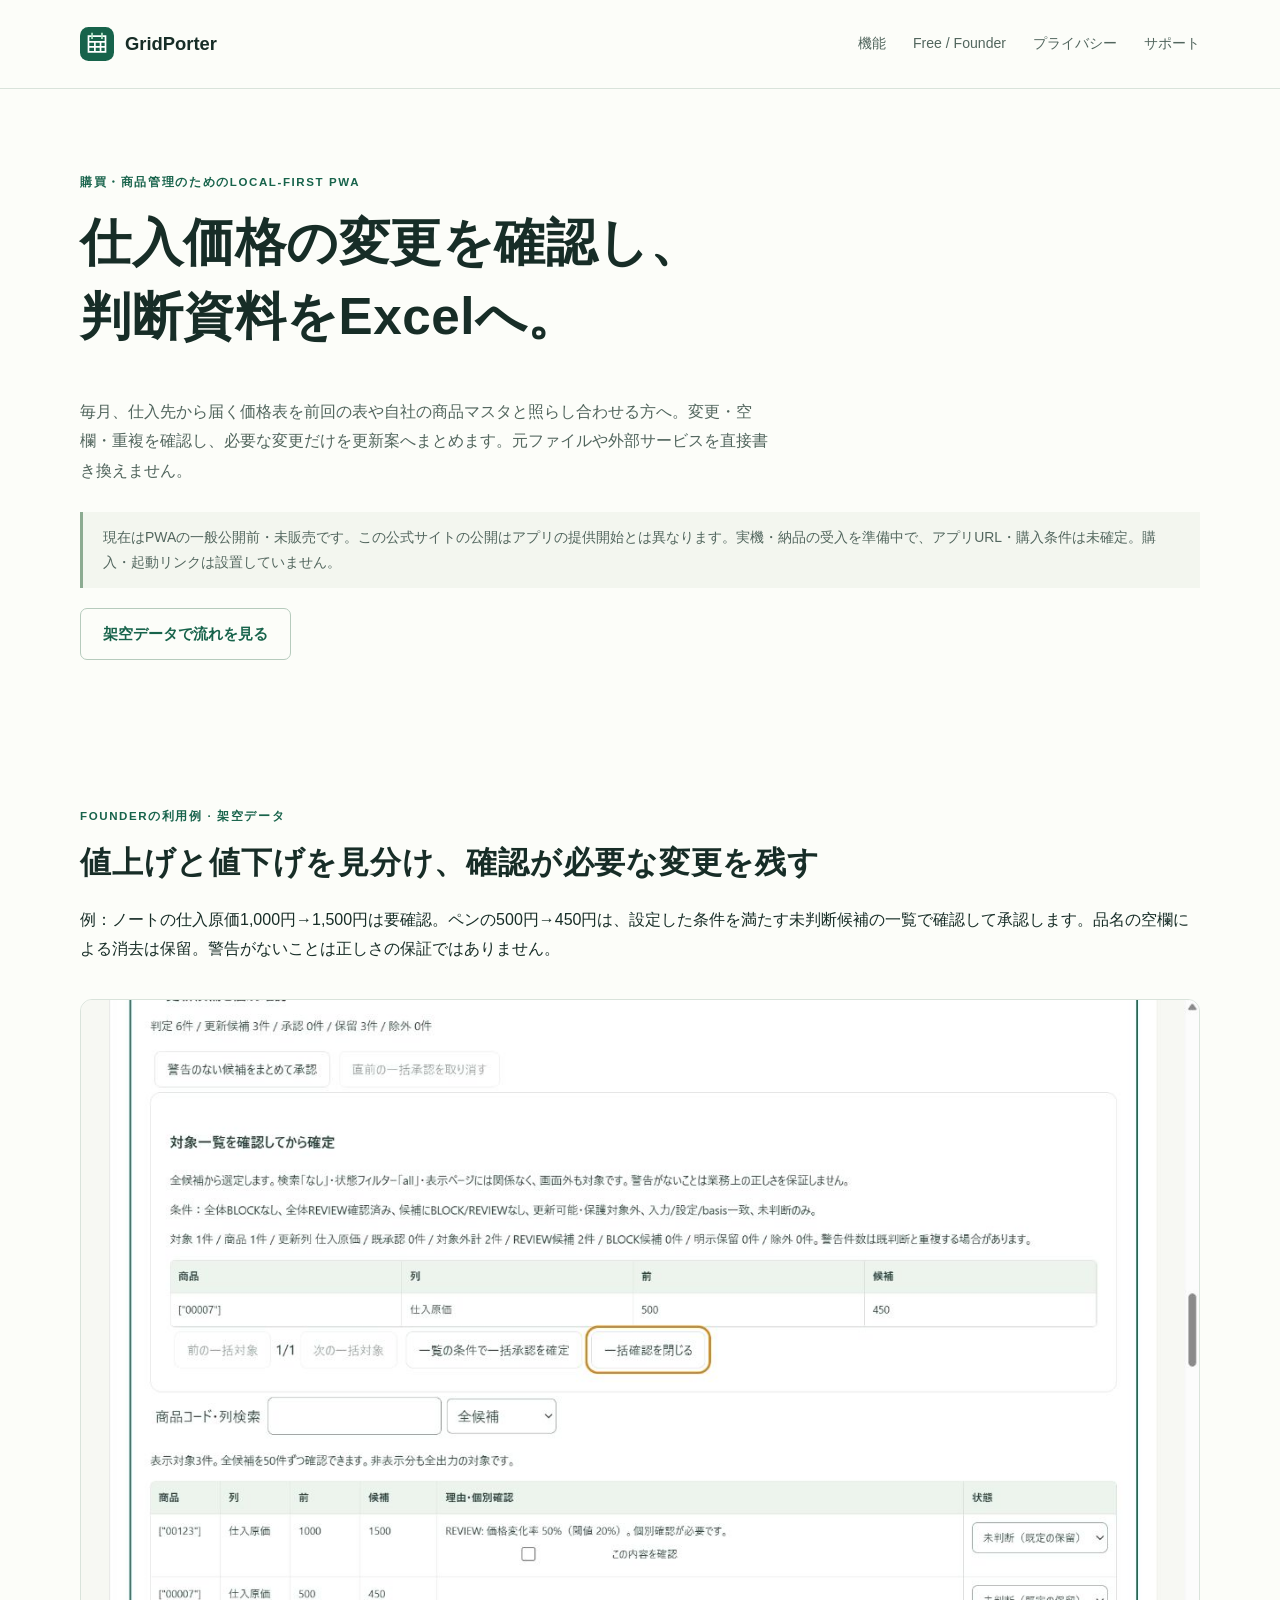
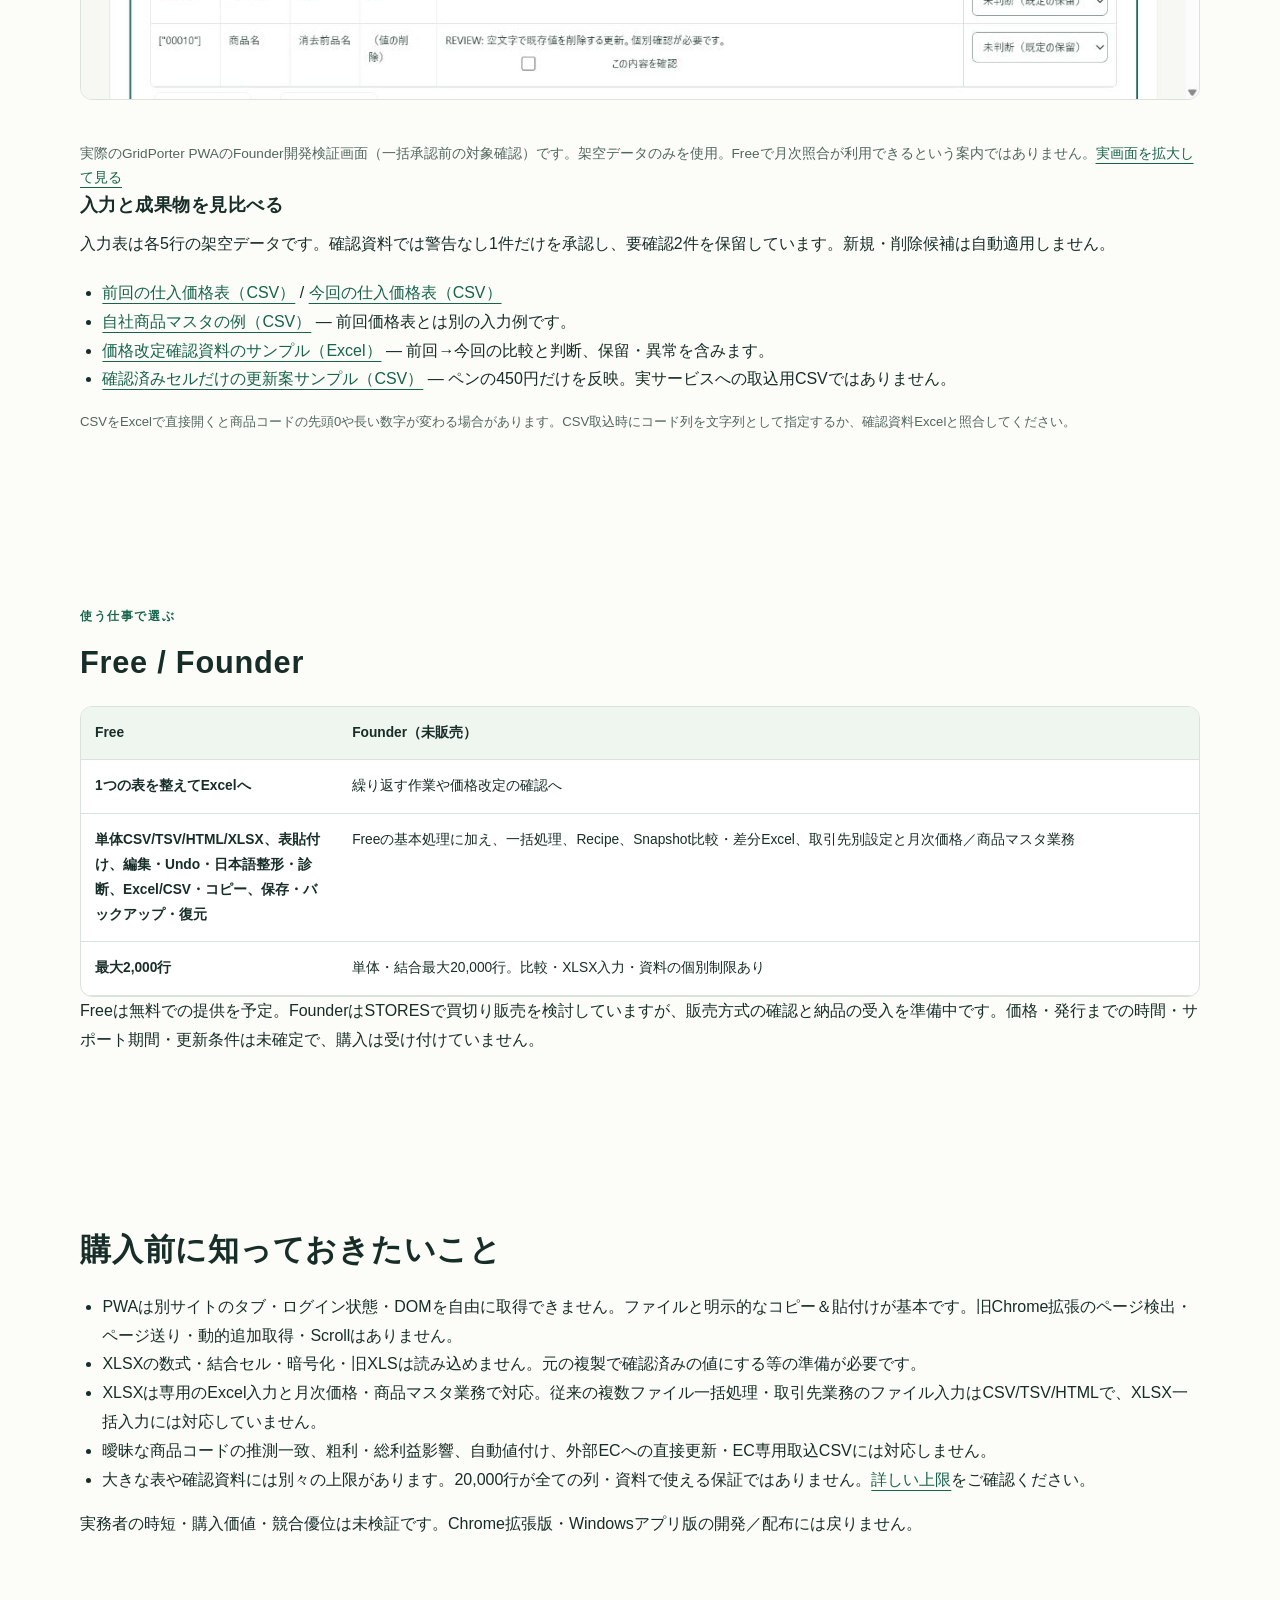
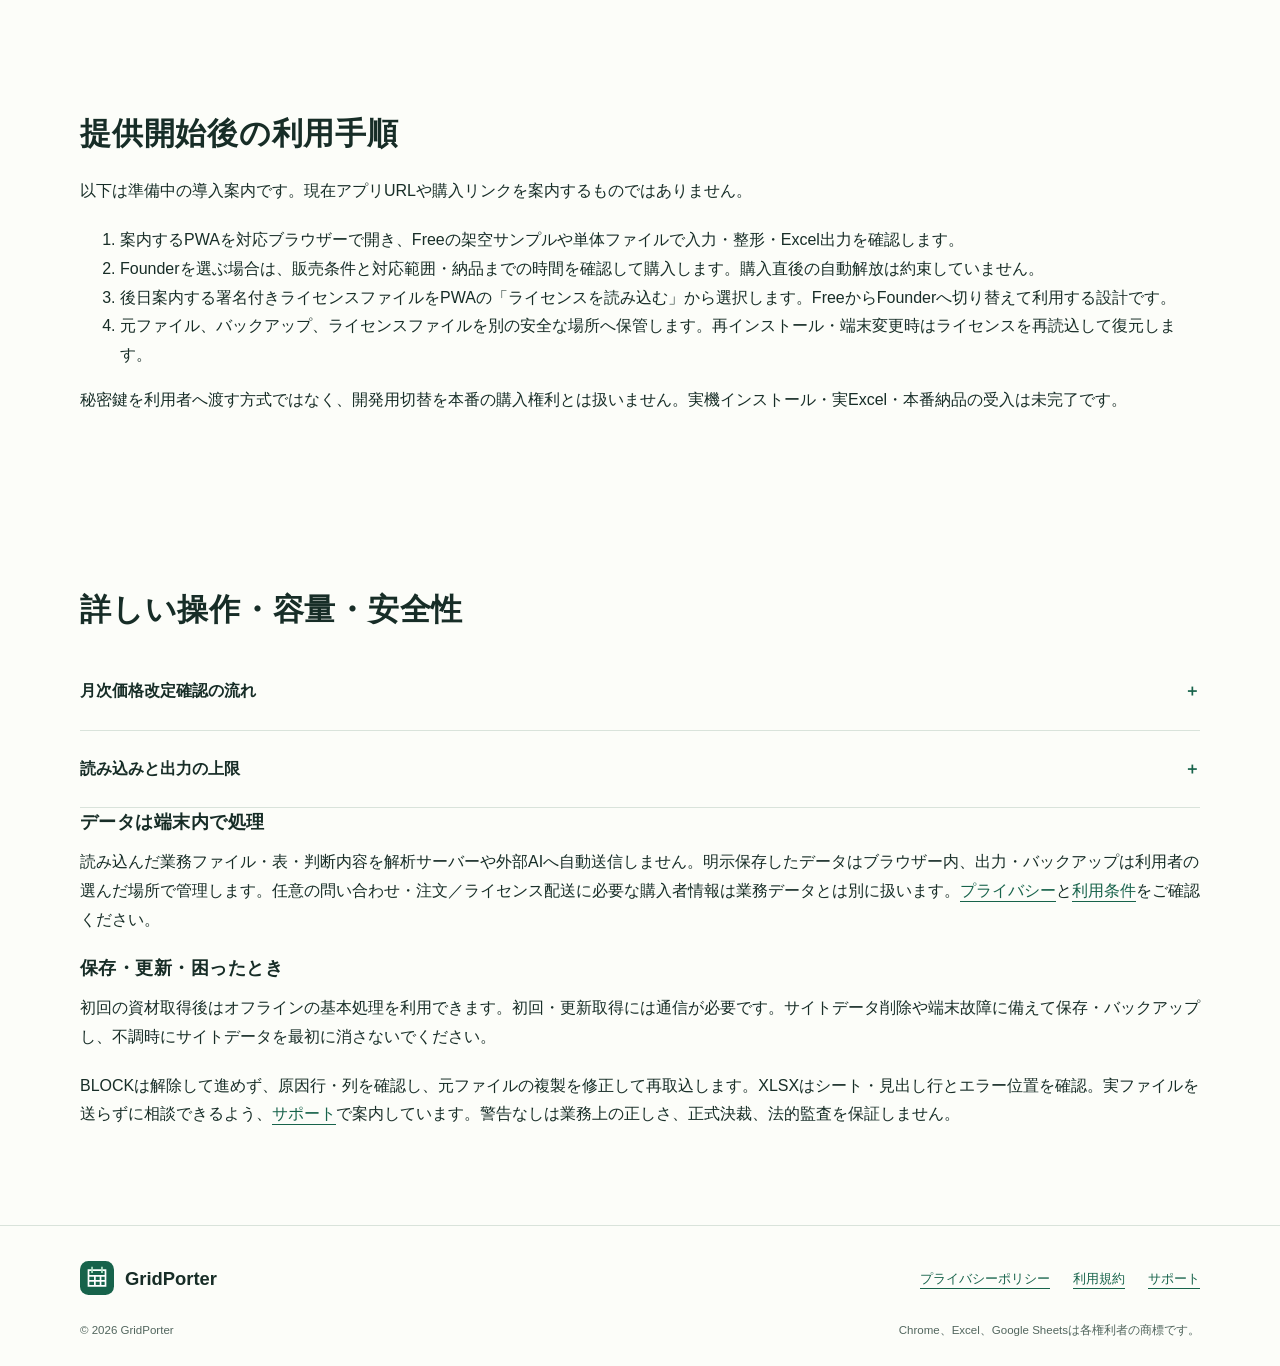
==== commit 3fb36c88: "Describe sample row counts without conflating old and new products" ====
--- a/index.html
+++ b/index.html
@@ -30,7 +30,7 @@
 <main id="main" class="wrap">
 <section class="hero" id="how-it-works"><span class="kicker">購買・商品管理のためのLOCAL-FIRST PWA</span><h1>仕入価格の変更を確認し、<br>判断資料をExcelへ。</h1><p class="lead">毎月、仕入先から届く価格表を前回の表や自社の商品マスタと照らし合わせる方へ。変更・空欄・重複を確認し、必要な変更だけを更新案へまとめます。元ファイルや外部サービスを直接書き換えません。</p><p class="note">現在はPWAの一般公開前・未販売です。この公式サイトの公開はアプリの提供開始とは異なります。実機・納品の受入を準備中で、アプリURL・購入条件は未確定。購入・起動リンクは設置していません。</p><a class="button secondary" href="#example">架空データで流れを見る</a></section>
 <section id="features" class="section"><div id="example"><span class="kicker">FOUNDERの利用例 · 架空データ</span><h2>値上げと値下げを見分け、確認が必要な変更を残す</h2><p>例：ノートの仕入原価1,000円→1,500円は要確認。ペンの500円→450円は、設定した条件を満たす未判断候補の一覧で確認して承認します。品名の空欄による消去は保留。警告がないことは正しさの保証ではありません。</p><figure class="gallery"><img src="assets/screenshots/price-review.jpg" width="1265" height="791" alt="架空の価格表を使ったFounder開発検証画面。一括承認の対象一覧とREVIEWを区別して確認しています。" loading="lazy"><figcaption>実際のGridPorter PWAのFounder開発検証画面（一括承認前の対象確認）です。架空データのみを使用。Freeで月次照合が利用できるという案内ではありません。<a href="assets/screenshots/price-review.jpg">実画面を拡大して見る</a></figcaption></figure>
-<h3>入力と成果物を見比べる</h3><p>以下はすべて架空の5商品です。確認資料では警告なし1件だけを承認し、要確認2件を保留しています。新規・削除候補は自動適用しません。</p><ul><li><a href="assets/samples/previous.csv" download>前回の仕入価格表（CSV）</a> / <a href="assets/samples/current.csv" download>今回の仕入価格表（CSV）</a></li><li><a href="assets/samples/master.csv" download>自社商品マスタの例（CSV）</a> — 前回価格表とは別の入力例です。</li><li><a href="assets/samples/confirmation-sample.xlsx" download>価格改定確認資料のサンプル（Excel）</a> — 前回→今回の比較と判断、保留・異常を含みます。</li><li><a href="assets/samples/proposal-sample.csv" download>確認済みセルだけの更新案サンプル（CSV）</a> — ペンの450円だけを反映。実サービスへの取込用CSVではありません。</li></ul><p class="small">CSVをExcelで直接開くと商品コードの先頭0や長い数字が変わる場合があります。CSV取込時にコード列を文字列として指定するか、確認資料Excelと照合してください。</p></div></section>
+<h3>入力と成果物を見比べる</h3><p>入力表は各5行の架空データです。確認資料では警告なし1件だけを承認し、要確認2件を保留しています。新規・削除候補は自動適用しません。</p><ul><li><a href="assets/samples/previous.csv" download>前回の仕入価格表（CSV）</a> / <a href="assets/samples/current.csv" download>今回の仕入価格表（CSV）</a></li><li><a href="assets/samples/master.csv" download>自社商品マスタの例（CSV）</a> — 前回価格表とは別の入力例です。</li><li><a href="assets/samples/confirmation-sample.xlsx" download>価格改定確認資料のサンプル（Excel）</a> — 前回→今回の比較と判断、保留・異常を含みます。</li><li><a href="assets/samples/proposal-sample.csv" download>確認済みセルだけの更新案サンプル（CSV）</a> — ペンの450円だけを反映。実サービスへの取込用CSVではありません。</li></ul><p class="small">CSVをExcelで直接開くと商品コードの先頭0や長い数字が変わる場合があります。CSV取込時にコード列を文字列として指定するか、確認資料Excelと照合してください。</p></div></section>
 <section id="plans" class="section"><span class="kicker">使う仕事で選ぶ</span><h2>Free / Founder</h2><div class="table-scroll" tabindex="0"><table class="data-table"><thead><tr><th>Free</th><th>Founder（未販売）</th></tr></thead><tbody><tr><td>1つの表を整えてExcelへ</td><td>繰り返す作業や価格改定の確認へ</td></tr><tr><td>単体CSV/TSV/HTML/XLSX、表貼付け、編集・Undo・日本語整形・診断、Excel/CSV・コピー、保存・バックアップ・復元</td><td>Freeの基本処理に加え、一括処理、Recipe、Snapshot比較・差分Excel、取引先別設定と月次価格／商品マスタ業務</td></tr><tr><td>最大2,000行</td><td>単体・結合最大20,000行。比較・XLSX入力・資料の個別制限あり</td></tr></tbody></table></div><p>Freeは無料での提供を予定。FounderはSTORESで買切り販売を検討していますが、販売方式の確認と納品の受入を準備中です。価格・発行までの時間・サポート期間・更新条件は未確定で、購入は受け付けていません。</p></section>
 <section id="before-purchase" class="section"><h2>購入前に知っておきたいこと</h2><ul><li>PWAは別サイトのタブ・ログイン状態・DOMを自由に取得できません。ファイルと明示的なコピー＆貼付けが基本です。旧Chrome拡張のページ検出・ページ送り・動的追加取得・Scrollはありません。</li><li>XLSXの数式・結合セル・暗号化・旧XLSは読み込めません。元の複製で確認済みの値にする等の準備が必要です。</li><li>XLSXは専用のExcel入力と月次価格・商品マスタ業務で対応。従来の複数ファイル一括処理・取引先業務のファイル入力はCSV/TSV/HTMLで、XLSX一括入力には対応していません。</li><li>曖昧な商品コードの推測一致、粗利・総利益影響、自動値付け、外部ECへの直接更新・EC専用取込CSVには対応しません。</li><li>大きな表や確認資料には別々の上限があります。20,000行が全ての列・資料で使える保証ではありません。<a href="#limits">詳しい上限</a>をご確認ください。</li></ul><p>実務者の時短・購入価値・競合優位は未検証です。Chrome拡張版・Windowsアプリ版の開発／配布には戻りません。</p></section>
 <section id="getting-started" class="section"><h2>提供開始後の利用手順</h2><p>以下は準備中の導入案内です。現在アプリURLや購入リンクを案内するものではありません。</p><ol><li>案内するPWAを対応ブラウザーで開き、Freeの架空サンプルや単体ファイルで入力・整形・Excel出力を確認します。</li><li>Founderを選ぶ場合は、販売条件と対応範囲・納品までの時間を確認して購入します。購入直後の自動解放は約束していません。</li><li>後日案内する署名付きライセンスファイルをPWAの「ライセンスを読み込む」から選択します。FreeからFounderへ切り替えて利用する設計です。</li><li>元ファイル、バックアップ、ライセンスファイルを別の安全な場所へ保管します。再インストール・端末変更時はライセンスを再読込して復元します。</li></ol><p>秘密鍵を利用者へ渡す方式ではなく、開発用切替を本番の購入権利とは扱いません。実機インストール・実Excel・本番納品の受入は未完了です。</p></section>
